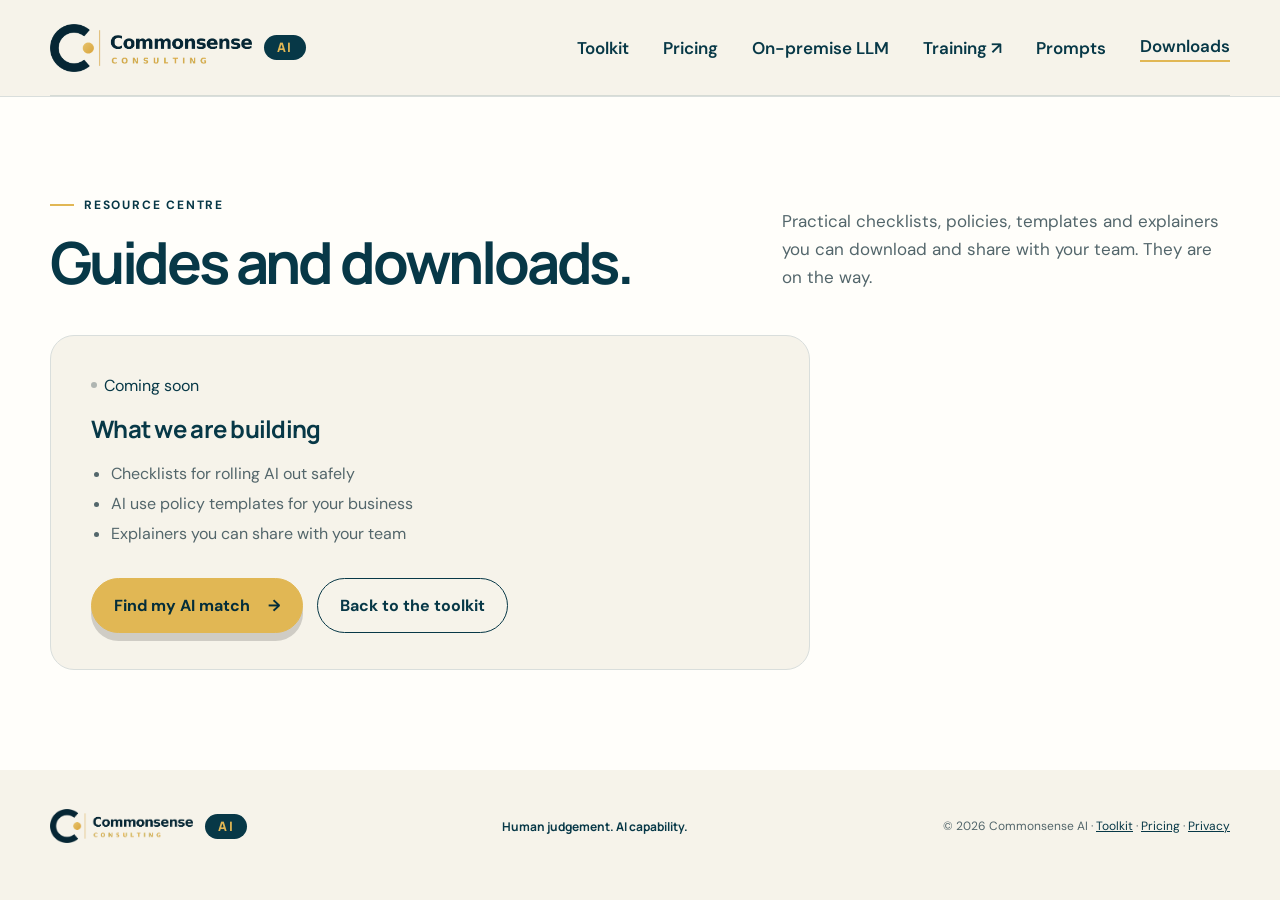
==== downloads.html @ 8c36561a "Add On-premise LLM page and menu item Plain-English page on running free open-source models in the o" ====
<!doctype html>
<html lang="en-AU">
<head>
  <meta charset="utf-8">
  <meta name="viewport" content="width=device-width, initial-scale=1">
  <meta name="description" content="Practical AI checklists, policies, templates and explainers for your team, coming soon from Commonsense AI.">
  <link rel="canonical" href="https://ai.commonsense.com.au/downloads.html">
  <link rel="icon" href="assets/favicon-64.png" type="image/png" sizes="64x64">
  <link rel="apple-touch-icon" href="assets/apple-touch-icon.png">
  <meta name="theme-color" content="#10231f">
  <title>Downloads — Commonsense AI</title>
  <link rel="preconnect" href="https://fonts.googleapis.com">
  <link rel="preconnect" href="https://fonts.gstatic.com" crossorigin>
  <link href="https://fonts.googleapis.com/css2?family=DM+Sans:wght@400;500;600;700&family=Manrope:wght@500;600;700;800&display=swap" rel="stylesheet">
  <link rel="stylesheet" href="styles.css">
  <script src="portal.js" defer></script>
</head>
<body>
  <header class="site-header">
    <a class="brand" href="index.html" aria-label="Commonsense AI home">
      <img class="brand-logo" src="assets/commonsense-logo.png" alt="Commonsense Consulting" width="693" height="165">
      <span class="brand-ai">AI</span>
    </a>
    <nav class="site-nav" id="site-nav" aria-label="Main navigation">
      <a href="toolkit.html">Toolkit</a>
      <a href="pricing.html">Pricing</a>
      <a href="onprem.html">On-premise LLM</a>
      <a href="https://trainings.kesslernity.com/courses/ai-quickstart" target="_blank" rel="noopener noreferrer">Training ↗</a>
      <a href="prompts.html">Prompts</a>
      <a href="downloads.html" aria-current="page">Downloads</a>
    </nav>
    <button class="nav-toggle" type="button" aria-expanded="false" aria-controls="site-nav" aria-label="Open menu"><span></span></button>
  </header>

  <main id="top">
    <section class="portal-tools soon-page" aria-labelledby="soon-title">
      <div class="portal-heading">
        <div>
          <p class="eyebrow"><span></span> Resource centre</p>
          <h1 id="soon-title">Guides and downloads.</h1>
        </div>
        <p>Practical checklists, policies, templates and explainers you can download and share with your team. They are on the way.</p>
      </div>
      <div class="soon-card">
        <span class="status-soon">Coming soon</span>
        <h2>What we are building</h2>
        <ul><li>Checklists for rolling AI out safely</li><li>AI use policy templates for your business</li><li>Explainers you can share with your team</li></ul>
        <div class="soon-actions">
          <a class="primary-button" href="matchmaker.html">Find my AI match <span aria-hidden="true">→</span></a>
          <a class="secondary-button" href="toolkit.html">Back to the toolkit</a>
        </div>
      </div>
    </section>
  </main>

  <footer>
    <a class="brand footer-brand" href="index.html"><img class="brand-logo" src="assets/commonsense-logo.png" alt="Commonsense Consulting" width="693" height="165"><span class="brand-ai">AI</span></a>
    <p class="footer-tagline">Human judgement. AI capability.</p>
    <p>© <span id="year"></span> Commonsense AI · <a class="footer-link" href="toolkit.html">Toolkit</a> · <a class="footer-link" href="pricing.html">Pricing</a> · <a class="footer-link" href="privacy.html">Privacy</a></p>
  </footer>
</body>
</html>
---- styles.css ----
:root {
  --ink: #073847;
  --ink-deep: #032d3a;
  --ink-soft: #53666b;
  --cream: #f6f3ea;
  --paper: #fffefa;
  --lime: #d8ef62;
  --lime-dark: #afc941;
  --gold: #e1b754;
  --line: #d9dedc;
  --white: #fff;
  --shadow: 0 24px 70px rgba(20, 49, 40, .12);
  --radius: 24px;
}

* { box-sizing: border-box; }
html { scroll-behavior: smooth; }
body { margin: 0; background: var(--cream); color: var(--ink); font-family: "DM Sans", sans-serif; }
button, a { font: inherit; }
button { color: inherit; }
[hidden] { display: none !important; }

.site-header {
  width: min(1180px, calc(100% - 40px));
  height: 86px;
  margin: auto;
  display: flex;
  align-items: center;
  justify-content: space-between;
  border-bottom: 1px solid rgba(7, 56, 71, .13);
}
.brand { display: inline-flex; align-items: center; gap: 11px; color: var(--ink); text-decoration: none; font-family: Manrope, sans-serif; font-weight: 700; letter-spacing: -.03em; }
.brand strong { color: #a77a12; }
.brand-mark { width: 38px; height: 38px; display: grid; place-items: center; border-radius: 50% 50% 50% 18%; background: var(--ink); color: var(--gold); font-size: 11px; letter-spacing: -.05em; box-shadow: inset 0 0 0 2px rgba(255,255,255,.12); }
.method-link, .text-button { border: 0; border-bottom: 1px solid currentColor; padding: 2px 0; background: none; cursor: pointer; font-size: 14px; font-weight: 600; }
.method-link:hover, .text-button:hover { opacity: .65; }
.site-nav { display: flex; align-items: center; gap: 25px; }
.site-nav a { color: var(--ink); text-decoration: none; font-size: 13px; font-weight: 600; }
.site-nav a:hover { opacity: .6; }
.nav-cta { border: 1px solid var(--ink); border-radius: 999px; padding: 10px 16px; background: var(--ink); color: white !important; cursor: pointer; font-size: 12px; font-weight: 700; text-decoration: none; }

.hero { position: relative; min-height: 650px; width: 100%; margin: 0; display: grid; grid-template-columns: minmax(0, 1.03fr) minmax(0, .97fr); gap: 50px; align-items: center; padding: 76px max(20px, calc((100% - 1180px) / 2)) 90px; overflow: hidden; background-color: var(--ink-deep); background-image: linear-gradient(rgba(255,255,255,.035) 1px, transparent 1px), linear-gradient(90deg, rgba(255,255,255,.035) 1px, transparent 1px), radial-gradient(circle at 78% 45%, rgba(216,239,98,.12), transparent 31%); background-size: 52px 52px, 52px 52px, auto; color: white; }
.hero::after { content: ""; position: absolute; left: 0; right: 0; bottom: 0; height: 4px; background: linear-gradient(90deg, var(--gold), var(--lime), transparent 80%); }
.eyebrow { display: flex; align-items: center; gap: 10px; margin: 0 0 20px; text-transform: uppercase; letter-spacing: .15em; font-size: 12px; font-weight: 700; }
.eyebrow span { width: 24px; height: 2px; background: var(--gold); }
h1, h2, h3 { font-family: Manrope, sans-serif; }
h1 { margin: 0; font-size: clamp(48px, 6vw, 80px); line-height: .99; letter-spacing: -.035em; }
/* Homepage headline: sized so "Human judgement." stays on one line. */
.hero:not(.match-hero) h1 { font-size: clamp(34px, 5vw, 66px); }
.match-hero h1 { font-size: clamp(38px, 5vw, 66px); }
h1 em, .result-heading h2 em { color: var(--gold); font-style: normal; }
.hero-lede { max-width: 610px; margin: 28px 0 0; color: #c6d4d7; font-size: 19px; line-height: 1.65; }
.brand-line { margin: 18px 0 0; color: #d6e1e3; font-family: Manrope, sans-serif; font-size: 14px; font-weight: 600; letter-spacing: .01em; }
.brand-line strong { color: var(--lime); }
.hero-actions { display: flex; align-items: center; gap: 20px; margin-top: 34px; }
.primary-button, .secondary-button { display: inline-flex; justify-content: center; align-items: center; gap: 18px; border-radius: 999px; padding: 16px 22px; border: 1px solid var(--ink); text-decoration: none; cursor: pointer; font-weight: 700; transition: transform .18s ease, box-shadow .18s ease, background .18s ease; }
.primary-button { background: var(--gold); color: var(--ink-deep); border-color: var(--gold); box-shadow: 0 8px 0 rgba(0, 0, 0, .16); }
.primary-button:hover:not(:disabled) { transform: translateY(-2px); box-shadow: 0 10px 0 rgba(16, 35, 31, .12); }
.primary-button:disabled { cursor: not-allowed; opacity: .35; box-shadow: none; }
.secondary-button { background: transparent; color: var(--ink); box-shadow: none; }
.secondary-button:hover { background: rgba(255,255,255,.5); }
.time-note { color: #c5d0d2; font-size: 13px; }
.trust-row { display: flex; gap: 24px; margin-top: 30px; color: #d5dede; font-size: 12px; }

.hero-visual { position: relative; min-height: 500px; }
.decision-visual { display: flex; align-items: center; justify-content: center; }
.decision-visual img { position: relative; z-index: 2; width: 108%; max-width: 700px; height: auto; margin: 0 -4%; border: 1px solid rgba(255,255,255,.12); border-radius: 28px; box-shadow: 0 28px 60px rgba(0,0,0,.38); }
.future-ring { position: absolute; z-index: 1; width: 420px; height: 420px; left: 50%; top: 48%; transform: translate(-50%,-50%); border: 1px solid rgba(216,239,98,.35); border-radius: 50%; box-shadow: 0 0 70px rgba(216,239,98,.14), inset 0 0 60px rgba(216,239,98,.06); }
.future-ring::before, .future-ring::after { content: ""; position: absolute; inset: 34px; border: 1px dashed rgba(225,183,84,.3); border-radius: 50%; transform: rotate(23deg); }
.future-ring::after { inset: 82px; border-style: solid; border-color: rgba(255,255,255,.11); }
.decision-caption { position: absolute; z-index: 3; right: 0; bottom: 24px; margin: 0; padding: 12px 16px; border: 1px solid rgba(255,255,255,.2); border-radius: 14px; background: rgba(3,45,58,.88); color: #d9e1e2; backdrop-filter: blur(8px); font-size: 12px; line-height: 1.5; }
.decision-caption strong { color: var(--lime); }
.orbit { position: absolute; inset: 50%; border: 1px solid rgba(16,35,31,.16); border-radius: 50%; transform: translate(-50%, -50%) rotate(-12deg); }
.orbit-one { width: 420px; height: 300px; }
.orbit-two { width: 300px; height: 420px; transform: translate(-50%, -50%) rotate(45deg); }
.centre-badge { position: absolute; left: 50%; top: 50%; width: 130px; height: 130px; transform: translate(-50%, -50%) rotate(-7deg); background: var(--lime); border-radius: 38% 62% 60% 40% / 43% 39% 61% 57%; display: flex; flex-direction: column; align-items: center; justify-content: center; box-shadow: 0 20px 60px rgba(93, 115, 32, .25); }
.centre-badge span { font-size: 11px; letter-spacing: .18em; }
.centre-badge strong { font-family: Manrope; font-size: 31px; letter-spacing: -.08em; }
.centre-badge span { font-size: 9px; }
.centre-badge strong { font-size: 22px; }
.hero:not(.match-hero) .centre-badge strong { font-size: 16px; letter-spacing: -.06em; }
.orbital-card { position: absolute; display: flex; align-items: center; gap: 9px; padding: 12px 17px; border: 1px solid rgba(16,35,31,.16); background: rgba(255,253,248,.9); backdrop-filter: blur(7px); border-radius: 999px; box-shadow: 0 12px 30px rgba(16,35,31,.08); font-weight: 600; font-size: 14px; animation: float 5s ease-in-out infinite; }
.product-dot { width: 12px; height: 12px; border-radius: 50%; }
.dot-chatgpt { background: #10a37f; }.dot-claude { background: #d87955; }.dot-gemini { background: #527ceb; }.dot-copilot { background: linear-gradient(135deg,#44c3ff,#7e57c2,#e75c8d); }.dot-grok { background: #202020; }
.card-chatgpt { left: 3%; top: 13%; }.card-claude { right: 1%; top: 20%; animation-delay: -1s; }.card-gemini { right: 3%; bottom: 17%; animation-delay: -2s; }.card-copilot { left: -1%; bottom: 20%; animation-delay: -3s; }.card-grok { left: 43%; bottom: 1%; animation-delay: -4s; }
@keyframes float { 0%,100% { transform: translateY(0) } 50% { transform: translateY(-9px) } }
.tool-icon { width: 20px; height: 20px; display: grid; place-items: center; border-radius: 50%; background: var(--lime); color: var(--ink); font-size: 11px; }

.portal-tools { padding: 100px max(20px, calc((100% - 1180px) / 2)); background: var(--paper); border-top: 1px solid var(--line); }
.portal-heading { display: grid; grid-template-columns: 1.2fr .8fr; gap: 60px; align-items: end; }
.portal-heading h1, .portal-heading h2 { margin: 0; font-size: clamp(38px, 5vw, 58px); line-height: 1; letter-spacing: -.055em; }
.portal-heading > p { max-width: 470px; margin: 0; color: var(--ink-soft); font-size: 17px; line-height: 1.65; }
.tool-grid { display: grid; grid-template-columns: repeat(2, 1fr); gap: 20px; margin-top: 50px; }
.tool-card { min-height: 390px; display: flex; flex-direction: column; justify-content: space-between; padding: 28px; border: 1px solid var(--line); border-radius: var(--radius); background: var(--cream); }
.tool-card.featured-tool { background-color: var(--ink-deep); background-image: linear-gradient(rgba(255,255,255,.035) 1px, transparent 1px), linear-gradient(90deg,rgba(255,255,255,.035) 1px,transparent 1px); background-size: 32px 32px; color: white; border-color: var(--ink-deep); }
.tool-card.training-tool { background: #f2dfab; border-color: #dfbf68; }
.card-meta { display: flex; justify-content: space-between; color: #77817e; text-transform: uppercase; letter-spacing: .08em; font-size: 10px; font-weight: 700; }
.featured-tool .card-meta { color: #c7cfcc; }
.training-tool .card-meta { color: #66713e; }
.status-live, .status-soon { display: inline-flex; align-items: center; gap: 7px; }
.status-live::before, .status-soon::before { content: ""; width: 6px; height: 6px; border-radius: 50%; background: var(--lime); }
.status-soon::before { background: #afb5b2; }
.large-icon { width: 48px; height: 48px; display: grid; place-items: center; margin-bottom: 22px; border-radius: 15px; background: white; color: var(--ink); font-size: 22px; }
.featured-tool .large-icon { background: var(--lime); }
.training-tool .large-icon { background: var(--ink); color: var(--lime); }
.tool-card h3 { margin: 0; font-size: 27px; letter-spacing: -.035em; }
.tool-card p { margin: 12px 0 0; color: var(--ink-soft); line-height: 1.6; }
.featured-tool p { color: #bdc8c4; }
.card-link { display: flex; align-items: center; justify-content: space-between; width: 100%; padding: 14px 0 0; border: 0; border-top: 1px solid rgba(255,255,255,.2); background: none; color: white; cursor: pointer; font-weight: 700; text-align: left; }
.tool-card:not(.featured-tool) .card-link { border-color: var(--line); color: var(--ink); }
.card-link.muted { color: #7d8783 !important; cursor: default; font-size: 13px; }

.survey-shell { width: min(1180px, calc(100% - 40px)); min-height: 720px; margin: 0 auto; padding: 48px 0 100px; }
.results { width: min(880px, calc(100% - 40px)); min-height: 720px; margin: 0 auto; padding: 48px 0 100px; }
.survey-topline { display: flex; align-items: center; justify-content: space-between; }
.survey-topline p { margin: 0; color: var(--ink-soft); font-size: 13px; font-weight: 600; }
.progress-track { height: 4px; margin: 18px 0 45px; overflow: hidden; background: #d9d8cf; border-radius: 99px; }
.progress-track span { display: block; width: 10%; height: 100%; background: #6f8135; border-radius: inherit; transition: width .3s ease; }
.survey-layout { display: grid; grid-template-columns: minmax(0, 1.45fr) minmax(310px, .75fr); gap: 24px; align-items: start; }
.question-card { padding: clamp(28px, 4vw, 52px); border: 1px solid var(--line); border-radius: var(--radius); background: var(--paper); box-shadow: var(--shadow); }
.question-kicker { margin: 0 0 12px; color: #6a7a35; text-transform: uppercase; letter-spacing: .13em; font-size: 11px; font-weight: 700; }
.question-card h2 { margin: 0; font-size: clamp(28px, 4vw, 43px); line-height: 1.12; letter-spacing: -.045em; }
.question-text { min-height: 100px; margin: 0 0 16px; color: var(--ink); font-size: clamp(29px, 3.2vw, 43px); line-height: 1.13; letter-spacing: -.045em; }
.question-help { min-height: 42px; margin: 0; color: var(--ink-soft); font-size: 14px; line-height: 1.5; }
.rating-fieldset { margin: 35px 0 0; padding: 0; border: 0; }
.rating-fieldset legend { position: absolute; width: 1px; height: 1px; overflow: hidden; clip: rect(0 0 0 0); }
.rating-grid { display: grid; grid-template-columns: repeat(10, 1fr); gap: 8px; }
.rating-button { aspect-ratio: 1; border: 1px solid #c8cbc3; background: white; border-radius: 12px; cursor: pointer; font-weight: 700; transition: .15s ease; }
.rating-button:hover { border-color: var(--ink); transform: translateY(-2px); }
.rating-button.selected { border-color: var(--ink); background: var(--lime); box-shadow: inset 0 0 0 1px var(--ink); }
.rating-button:focus-visible, button:focus-visible, a:focus-visible { outline: 3px solid #7da0ff; outline-offset: 3px; }
.scale-labels { display: flex; justify-content: space-between; margin-top: 9px; color: #7a827f; font-size: 11px; }
.question-footer { display: flex; align-items: center; justify-content: space-between; margin-top: 45px; }
.keyboard-hint { color: #7a827f; font-size: 11px; }
.next-button { min-width: 135px; }

.live-match-chart { padding: 30px 28px 26px; border: 1px solid rgba(255,255,255,.1); border-radius: var(--radius); background-color: var(--ink-deep); background-image: linear-gradient(rgba(255,255,255,.035) 1px, transparent 1px), linear-gradient(90deg,rgba(255,255,255,.035) 1px,transparent 1px); background-size: 26px 26px; color: white; box-shadow: var(--shadow); }
.live-match-chart h2 { margin: 0; font-size: 26px; letter-spacing: -.04em; }
.live-chart-intro { margin: 9px 0 25px; color: #b9c8cb; font-size: 13px; line-height: 1.5; }
.live-chart-list { display: grid; gap: 19px; margin: 0; padding: 0; list-style: none; }
.live-product-label { display: flex; justify-content: space-between; align-items: center; margin-bottom: 8px; font-size: 12px; font-weight: 700; }
.live-product-label output { color: var(--lime); font-variant-numeric: tabular-nums; }
.live-product-track { position: relative; height: 3px; margin: 0 17px; border-radius: 99px; background: linear-gradient(90deg, rgba(255,255,255,.14), rgba(216,239,98,.42)); }
.live-product-marker { position: absolute; top: 50%; width: 34px; height: 34px; display: grid; place-items: center; transform: translate(-50%,-50%); border: 2px solid var(--product-colour); border-radius: 11px; background: white; box-shadow: 0 7px 18px rgba(0,0,0,.32); transition: left .42s cubic-bezier(.2,.8,.2,1); }
.live-product-marker svg { width: 20px; height: 20px; color: #092f3b; }
.live-chart-scale { display: flex; justify-content: space-between; margin: 24px 15px 0; color: #879da2; font-size: 10px; }

.result-heading { padding: 28px 0 36px; text-align: center; }
.result-heading .eyebrow { justify-content: center; }
.result-heading h2 { margin: 0; font-size: clamp(38px, 6vw, 62px); letter-spacing: -.06em; }
.result-heading > p:last-child { max-width: 650px; margin: 18px auto 0; color: var(--ink-soft); font-size: 18px; line-height: 1.55; }
.winner-panel, .rankings-panel { border: 1px solid var(--line); border-radius: var(--radius); background: var(--paper); box-shadow: var(--shadow); }
.winner-panel { display: grid; grid-template-columns: .8fr 1.3fr; gap: 35px; padding: 38px; }
.winner-score-block { display: flex; align-items: center; gap: 22px; border-right: 1px solid var(--line); }
.winner-logo { width: 72px; height: 72px; display: grid; place-items: center; flex: 0 0 auto; border: 2px solid var(--ink); border-radius: 20px; background: white; color: var(--ink); }
.winner-logo svg { width: 38px; height: 38px; }
.match-label { display: block; color: var(--ink-soft); font-size: 11px; text-transform: uppercase; letter-spacing: .1em; }
.match-score { display: block; margin-top: 4px; font-family: Manrope; font-size: 47px; letter-spacing: -.07em; line-height: 1; }
.match-score small { font-size: 19px; }
.why-match h3 { margin: 0 0 12px; font-size: 17px; }
.why-match ul { margin: 0; padding: 0; list-style: none; color: var(--ink-soft); }
.why-match li { position: relative; margin: 8px 0; padding-left: 19px; line-height: 1.4; }
.why-match li::before { content: "↗"; position: absolute; left: 0; color: #748737; font-weight: 700; }
.result-cta { grid-column: 1 / -1; }
.rankings-panel { margin-top: 22px; padding: 32px 38px; box-shadow: none; }
.section-title-row { display: flex; justify-content: space-between; align-items: center; }
.section-title-row h3 { margin: 0; font-size: 21px; }
.ranking-list { margin: 22px 0 0; padding: 0; list-style: none; }
.ranking-item { display: grid; grid-template-columns: 28px 130px 1fr 45px; align-items: center; gap: 14px; padding: 14px 0; border-top: 1px solid var(--line); }
.rank-number { color: #85908d; font-size: 12px; }.rank-name { font-weight: 700; }.rank-track { height: 7px; background: #e8e9e3; border-radius: 99px; overflow: hidden; }.rank-track span { display: block; height: 100%; background: #91a64a; border-radius: inherit; }.rank-score { text-align: right; font-weight: 700; }
.result-actions { display: flex; justify-content: center; gap: 12px; margin-top: 26px; }
.result-disclaimer { margin: 24px auto 0; max-width: 700px; color: #737e7a; font-size: 11px; line-height: 1.5; text-align: center; }

.principles { padding: 100px max(20px, calc((100% - 1180px) / 2)); background-color: var(--ink-deep); background-image: linear-gradient(rgba(255,255,255,.025) 1px, transparent 1px), linear-gradient(90deg,rgba(255,255,255,.025) 1px,transparent 1px); background-size: 48px 48px; color: var(--white); }
.eyebrow.light { color: var(--lime); }.eyebrow.light span { background: var(--lime); }
.principles > h2 { max-width: 650px; margin: 0; font-size: clamp(36px, 5vw, 58px); line-height: 1.08; letter-spacing: -.055em; }
.principle-grid { display: grid; grid-template-columns: repeat(3, 1fr); gap: 25px; margin-top: 62px; }
.principle-grid article { border-top: 1px solid rgba(255,255,255,.2); padding-top: 20px; }
.principle-grid article > span { color: var(--lime); font-size: 11px; }.principle-grid h3 { margin: 30px 0 9px; font-size: 20px; }.principle-grid p { margin: 0; color: #b9c2be; line-height: 1.6; }
footer { width: min(1180px, calc(100% - 40px)); margin: auto; padding: 36px 0; display: flex; align-items: center; justify-content: space-between; gap: 20px; color: var(--ink-soft); font-size: 12px; }.footer-brand { color: var(--ink); }
.footer-tagline { font-family: Manrope, sans-serif; font-weight: 700; color: var(--ink); }

dialog { width: min(610px, calc(100% - 30px)); border: 0; border-radius: 24px; padding: 42px; background: var(--paper); color: var(--ink); box-shadow: 0 30px 100px rgba(0,0,0,.25); }
dialog::backdrop { background: rgba(7,23,19,.72); backdrop-filter: blur(4px); }
dialog h2 { margin: 0; font-size: 35px; letter-spacing: -.04em; } dialog h3 { margin-top: 27px; } dialog p, dialog li { color: var(--ink-soft); line-height: 1.6; } dialog .primary-button { margin-top: 16px; width: 100%; }
.dialog-close { position: absolute; right: 18px; top: 14px; border: 0; background: none; cursor: pointer; font-size: 30px; font-weight: 300; }

@media (max-width: 800px) {
  .hero { grid-template-columns: 1fr; padding-top: 55px; }
  .hero:not(.match-hero) h1 { font-size: clamp(34px, 7.2vw, 58px); }
  .hero-visual { min-height: 400px; }
  .decision-visual img { width: min(100%, 620px); margin: 0 auto; }
  .future-ring { width: min(72vw, 390px); height: min(72vw, 390px); }
  .decision-caption { right: 8%; }
  .orbit-one { width: 340px; height: 245px; }.orbit-two { width: 245px; height: 340px; }
  .winner-panel { grid-template-columns: 1fr; }.winner-score-block { padding-bottom: 25px; border-right: 0; border-bottom: 1px solid var(--line); }
  .principle-grid { grid-template-columns: 1fr; }.principle-grid article { padding-bottom: 25px; }
  .portal-heading { grid-template-columns: 1fr; gap: 24px; }.tool-grid { grid-template-columns: 1fr; }.tool-card { min-height: 330px; }
  .survey-layout { grid-template-columns: 1fr; }
  .live-match-chart { order: 2; }
  footer { flex-direction: column; align-items: flex-start; }
}
@media (max-width: 560px) {
  .site-header { height: 72px; }.hero { width: 100%; padding: 50px 14px 65px; }.hero-actions { align-items: flex-start; flex-direction: column; }.trust-row { flex-direction: column; gap: 9px; }
  .hero-visual { min-height: 340px; }.orbit-one { width: 290px; height: 210px; }.orbit-two { width: 210px; height: 290px; }.centre-badge { width: 100px; height: 100px; }.orbital-card { padding: 9px 12px; font-size: 11px; }.card-grok { left: 40%; }
  .decision-visual img { width: 108%; margin: 0 -4%; border-radius: 20px; }
  .future-ring { width: 280px; height: 280px; }
  .decision-caption { right: 0; bottom: 0; padding: 9px 12px; font-size: 10px; }
  .survey-shell, .results { width: min(100% - 24px, 1180px); }.question-card { padding: 25px 18px; }.question-text { min-height: auto; }.question-help { min-height: auto; }
  .rating-grid { grid-template-columns: repeat(5, 1fr); }.rating-button { aspect-ratio: 1.1; }.scale-labels { display: none; }.question-footer { align-items: stretch; flex-direction: column; gap: 18px; }.keyboard-hint { display: none; }
  .winner-panel, .rankings-panel { padding: 25px 20px; }.ranking-item { grid-template-columns: 22px 80px 1fr 36px; gap: 8px; font-size: 12px; }.result-actions { flex-direction: column; }.section-title-row { gap: 20px; }
  dialog { padding: 35px 24px 25px; }
  .nav-cta { padding: 9px 12px; }
}
@media (prefers-reduced-motion: reduce) { *, *::before, *::after { scroll-behavior: auto !important; animation-duration: .01ms !important; transition-duration: .01ms !important; } }

/* Privacy / legal page */
.legal { width: min(760px, calc(100% - 40px)); margin: 0 auto; padding: 70px 0 90px; }
.legal h1 { margin: 0 0 12px; font-size: clamp(36px, 5vw, 54px); line-height: 1.08; letter-spacing: -.05em; }
.legal .updated { margin: 0 0 40px; color: var(--ink-soft); font-size: 14px; }
.legal h2 { margin: 38px 0 10px; font-size: 24px; letter-spacing: -.03em; }
.legal p, .legal li { color: var(--ink-soft); line-height: 1.7; }
.legal a { color: var(--ink); }
.footer-link { color: var(--ink); }
.inline-link { color: var(--lime); }

/* Portal hero: centred headline with orbiting AI tools */
@property --t { syntax: "<angle>"; inherits: true; initial-value: 0deg; }
.sr-only { position: absolute; width: 1px; height: 1px; margin: -1px; padding: 0; overflow: hidden; clip: rect(0,0,0,0); white-space: nowrap; border: 0; }
.portal-hero { display: flex; flex-direction: column; align-items: center; justify-content: center; min-height: 800px; padding-top: 60px; padding-bottom: 70px; text-align: center; }
.portal-copy { position: relative; z-index: 2; max-width: 640px; margin: 0 auto; }
.portal-copy .eyebrow { justify-content: center; }
.portal-copy .hero-lede { max-width: 520px; margin-left: auto; margin-right: auto; }
.portal-copy .hero-actions { justify-content: center; flex-wrap: wrap; }
.portal-copy .trust-row { justify-content: center; flex-wrap: wrap; }
.portal-orbit { --rx: clamp(380px, 36vw, 490px); --ry: 290px; position: absolute; inset: 0; z-index: 1; margin: 0; padding: 0; list-style: none; pointer-events: none; animation: orbit-turn 100s linear infinite; }
@keyframes orbit-turn { to { --t: 360deg; } }
.orbit-path { position: absolute; left: 50%; top: 50%; width: calc(var(--rx) * 2); height: calc(var(--ry) * 2); transform: translate(-50%, -50%); border: 1px dashed rgba(225,183,84,.28); border-radius: 50%; }
.orbit-tile { --a: calc(var(--t) + var(--phase)); position: absolute; left: 50%; top: 50%; display: flex; align-items: center; gap: 10px; padding: 9px 16px 9px 11px; border-radius: 14px; background: #fff; color: var(--ink); font-family: Manrope, sans-serif; font-size: 15px; font-weight: 800; letter-spacing: -.01em; white-space: nowrap; box-shadow: 0 14px 34px rgba(0,0,0,.38); transform: translate(-50%, -50%) translate(calc(cos(var(--a)) * var(--rx)), calc(sin(var(--a)) * var(--ry))); }
.orbit-tile img { width: 28px; height: 28px; }
@media (max-width: 999px) {
  .portal-hero { min-height: 0; }
  .portal-copy .hero-actions, .portal-copy .trust-row { align-items: center; }
  .portal-orbit { position: static; display: flex; flex-wrap: wrap; justify-content: center; gap: 10px; width: 100%; max-width: 560px; margin-top: 38px; animation: none; }
  .orbit-path { display: none; }
  .orbit-tile { position: static; transform: none; }
}
@supports not (transform: translateX(calc(cos(0deg) * 1px))) {
  .portal-hero { min-height: 0; }
  .portal-orbit { position: static; display: flex; flex-wrap: wrap; justify-content: center; gap: 10px; width: 100%; max-width: 560px; margin-top: 38px; animation: none; }
  .orbit-path { display: none; }
  .orbit-tile { position: static; transform: none; }
}
@media (prefers-reduced-motion: reduce) { .portal-orbit { animation: none !important; } }

/* Pricing */
.pricing { padding: 100px max(20px, calc((100% - 1180px) / 2)); background: var(--cream); border-top: 1px solid var(--line); }
.price-table-wrap { margin-top: 44px; border: 1px solid var(--line); border-radius: var(--radius); background: var(--paper); overflow: hidden; box-shadow: var(--shadow); }
.price-table { width: 100%; border-collapse: collapse; text-align: left; }
.price-table th, .price-table td { padding: 20px 24px; border-bottom: 1px solid var(--line); vertical-align: top; }
.price-table thead th { background: var(--ink); color: #fff; font-family: Manrope, sans-serif; font-size: 12px; letter-spacing: .12em; text-transform: uppercase; border-bottom: 0; }
.price-table tbody tr:last-child th, .price-table tbody tr:last-child td { border-bottom: 0; }
.price-name { display: inline-flex; align-items: center; gap: 11px; font-family: Manrope, sans-serif; font-size: 16px; }
.price-name img { flex: none; }
.price-big { display: block; font-family: Manrope, sans-serif; font-size: 24px; font-weight: 800; letter-spacing: -.02em; }
.price-table small { display: block; margin-top: 4px; color: var(--ink-soft); font-size: 12px; line-height: 1.4; }
.price-note { color: var(--ink-soft); font-size: 14px; line-height: 1.55; max-width: 330px; }
.copilot-addon { margin-top: 28px; display: grid; grid-template-columns: .9fr 1.1fr; gap: 40px; align-items: center; padding: 34px 38px; border-radius: var(--radius); background: var(--lime); color: var(--ink-deep); }
.addon-tag { display: inline-block; padding: 6px 12px; border-radius: 999px; background: var(--ink-deep); color: var(--lime); font-size: 11px; font-weight: 800; letter-spacing: .1em; text-transform: uppercase; }
.copilot-addon h3 { margin: 14px 0 10px; font-family: Manrope, sans-serif; font-size: 26px; line-height: 1.15; letter-spacing: -.03em; }
.copilot-addon p { margin: 0; line-height: 1.6; }
.addon-list { margin: 0; padding: 0; list-style: none; display: grid; grid-template-columns: 1fr 1fr; gap: 12px; }
.addon-list li { padding: 16px 18px; border-radius: 16px; background: rgba(255,255,255,.62); display: grid; gap: 3px; }
.addon-list span { font-size: 13px; font-weight: 700; }
.addon-list strong { font-family: Manrope, sans-serif; font-size: 26px; letter-spacing: -.03em; }
.addon-list small { font-size: 12px; line-height: 1.35; }
.token-panel { margin-top: 28px; padding: 44px 44px 36px; border-radius: var(--radius); background: var(--ink-deep); color: #fff; }
.token-head { max-width: 700px; }
.token-head h3 { margin: 6px 0 12px; font-family: Manrope, sans-serif; font-size: clamp(24px, 3vw, 34px); line-height: 1.12; letter-spacing: -.035em; }
.token-head p:not(.eyebrow) { margin: 0; color: rgba(255,255,255,.78); line-height: 1.65; }
.token-list { margin: 34px 0 0; padding: 0; list-style: none; display: grid; gap: 16px; }
.token-row { display: grid; grid-template-columns: 150px 1fr 90px; grid-template-areas: "name track label" ". note note"; gap: 4px 18px; align-items: center; }
.token-row .price-name { grid-area: name; color: #fff; }
.token-row .price-name img { background: #fff; border-radius: 8px; padding: 4px; width: 32px; height: 32px; }
.token-track { grid-area: track; height: 16px; border-radius: 999px; background: rgba(255,255,255,.1); overflow: hidden; }
.token-track span { display: block; height: 100%; border-radius: 999px; background: linear-gradient(90deg, var(--lime), var(--gold)); }
.token-row:first-child .token-track span { background: linear-gradient(90deg, var(--gold), #e5835a); }
.token-label { grid-area: label; font-weight: 800; font-size: 13px; color: var(--lime); }
.token-row p { grid-area: note; margin: 0; color: rgba(255,255,255,.7); font-size: 13px; line-height: 1.5; }
.token-scale { margin: 22px 0 0 168px; display: flex; justify-content: space-between; max-width: calc(100% - 276px); color: rgba(255,255,255,.5); font-size: 11px; letter-spacing: .1em; text-transform: uppercase; }
.price-foot { margin: 26px 0 0; max-width: 900px; color: var(--ink-soft); font-size: 13px; line-height: 1.65; }
@media (max-width: 900px) {
  .copilot-addon { grid-template-columns: 1fr; padding: 28px 24px; gap: 24px; }
  .token-panel { padding: 30px 22px; }
  .token-row { grid-template-columns: 1fr 70px; grid-template-areas: "name label" "track track" "note note"; }
  .token-scale { margin-left: 0; max-width: none; }
}
@media (max-width: 720px) {
  .pricing { padding: 70px 20px; }
  .price-table thead { display: none; }
  .price-table, .price-table tbody, .price-table tr, .price-table th, .price-table td { display: block; width: 100%; }
  .price-table tr { padding: 18px 20px; border-bottom: 1px solid var(--line); }
  .price-table tbody tr:last-child { border-bottom: 0; }
  .price-table th, .price-table td { padding: 6px 0; border: 0; }
  .price-table td[data-label]::before { content: attr(data-label); display: block; color: var(--ink-soft); font-size: 11px; font-weight: 700; letter-spacing: .1em; text-transform: uppercase; }
  .price-note { max-width: none; }
  .addon-list { grid-template-columns: 1fr; }
}
.price-foot .inline-link { color: var(--ink); font-weight: 700; }

/* Brand logo */
.brand { gap: 12px; }
.brand-logo { display: block; height: 42px; width: auto; }
.brand-ai { padding: 5px 11px; border-radius: 999px; background: var(--ink); color: var(--gold); font-family: Manrope, sans-serif; font-size: 12px; font-weight: 800; letter-spacing: .14em; line-height: 1; }
.footer-brand .brand-logo { height: 34px; }
@media (max-width: 560px) { .brand-logo { height: 34px; } }


/* Header navigation (v2: one page per menu item) */
.site-header { position: relative; gap: 20px; }
.site-nav { margin-left: auto; gap: 22px; }
.site-nav > a, .site-nav > .method-link { white-space: nowrap; }
.site-nav a[aria-current="page"]:not(.nav-quiz) { box-shadow: 0 2px 0 var(--gold); padding-bottom: 3px; }
.nav-quiz { border: 1px solid var(--ink); border-radius: 999px; padding: 10px 16px; font-size: 12px !important; font-weight: 700 !important; }
.nav-quiz:hover, .nav-quiz[aria-current="page"] { background: var(--ink); color: #fff !important; opacity: 1 !important; }
.nav-cta { background: var(--gold); border-color: var(--gold); color: var(--ink-deep) !important; white-space: nowrap; display: inline-flex; }
.nav-cta .short { display: none; }
.nav-toggle { display: none; width: 44px; height: 44px; padding: 0; border: 1px solid var(--ink); border-radius: 12px; background: transparent; cursor: pointer; position: relative; flex: none; }
.nav-toggle span, .nav-toggle span::before, .nav-toggle span::after { content: ""; position: absolute; left: 12px; right: 12px; height: 2px; background: var(--ink); border-radius: 2px; transition: transform .2s, opacity .2s; }
.nav-toggle span { top: 20px; }
.nav-toggle span::before { left: 0; right: 0; top: -6px; }
.nav-toggle span::after { left: 0; right: 0; top: 6px; }
.nav-open .nav-toggle span { background: transparent; }
.nav-open .nav-toggle span::before { top: 0; transform: rotate(45deg); }
.nav-open .nav-toggle span::after { top: 0; transform: rotate(-45deg); }
@media (max-width: 1099px) {
  .nav-toggle { display: block; }
  .site-nav { display: none; position: absolute; z-index: 30; top: 100%; left: 0; right: 0; margin: 0; padding: 18px 20px 22px; flex-direction: column; align-items: stretch; gap: 4px; background: var(--paper); border: 1px solid var(--line); border-radius: 0 0 18px 18px; box-shadow: var(--shadow); }
  .nav-open .site-nav { display: flex; }
  .site-nav > a, .site-nav > .method-link { padding: 13px 4px; font-size: 16px; border-bottom: 1px solid var(--line); text-align: left; }
  .site-nav a[aria-current="page"]:not(.nav-quiz) { box-shadow: none; color: #a77a12; }
  .site-nav .nav-quiz { margin-top: 12px; border: 1px solid var(--ink); text-align: center; font-size: 14px !important; }
  .nav-cta { margin-left: auto; }
}
@media (max-width: 640px) { .nav-cta .long { display: none; } .nav-cta .short { display: inline; } }
@media (max-width: 380px) { .brand-ai { display: none; } }

/* Coming-soon pages */
.soon-page { min-height: 560px; }
.soon-card { margin-top: 44px; max-width: 760px; padding: 36px 40px; border: 1px solid var(--line); border-radius: var(--radius); background: var(--cream); }
.soon-card h2 { margin: 16px 0 14px; font-family: Manrope, sans-serif; font-size: 24px; letter-spacing: -.03em; }
.soon-card ul { margin: 0 0 28px; padding-left: 20px; color: var(--ink-soft); line-height: 1.9; }
.soon-actions { display: flex; gap: 14px; flex-wrap: wrap; }
@media (max-width: 560px) { .soon-card { padding: 26px 22px; } }

/* Home: tighter, balanced desktop layout */
@media (min-width: 1000px) {
  .portal-hero { min-height: 600px; padding-top: 36px; padding-bottom: 44px; }
  .portal-orbit { --ry: 270px; }
  .principles { padding: 56px max(20px, calc((100% - 1180px) / 2)) 64px; }
  .principles-head { display: grid; grid-template-columns: 1fr 1.25fr; gap: 48px; align-items: end; }
  .principles-head .eyebrow { margin: 0 0 12px; }
  .principles-head h2 { margin: 0; font-size: clamp(34px, 3.8vw, 52px); }
  .principle-grid { margin-top: 38px; }
  .principle-grid h3 { margin-top: 18px; }
}
@media (max-width: 999px) { .principles-head .eyebrow { margin-bottom: 14px; } }

@media (max-width: 1099px) { .nav-toggle { margin-left: auto; } }

/* Larger menu, aligned principles heading, no divider line under hero */
.site-header { height: 96px; }
.site-nav { gap: 34px; }
.site-nav > a, .site-nav > .method-link { font-size: 17px; font-weight: 600; }
.brand-logo { height: 48px; }
.brand-ai { font-size: 13px; padding: 6px 13px; }
.portal-hero::after { display: none; }
@media (min-width: 1000px) {
  .principles-head { align-items: start; }
  .principles-head .eyebrow { margin: 8px 0 0; }
}
@media (max-width: 1099px) {
  .site-nav > a, .site-nav > .method-link { font-size: 18px; }
}
@media (max-width: 560px) { .site-header { height: 76px; } .brand-logo { height: 36px; } }

/* On-premise LLM page */
.ops-intro, .ops-need, .ops-ten { background: var(--paper); }
.ops-models, .ops-result { background: var(--cream); }
.ops-models, .ops-need, .ops-result, .ops-ten, .ops-fit { padding: 90px max(20px, calc((100% - 1180px) / 2)); border-top: 1px solid var(--line); }
.ops-what { margin-top: 44px; display: grid; grid-template-columns: 1.1fr .9fr; gap: 56px; align-items: start; }
.ops-what h2, .ten-cols h3, .fit-try h3, .ops-cost-band h3 { margin: 0 0 14px; font-family: Manrope, sans-serif; font-size: 26px; letter-spacing: -.03em; }
.ops-what p, .ten-cols p, .ops-cost-band p { margin: 0 0 14px; color: var(--ink-soft); font-size: 17px; line-height: 1.7; }
.ops-why { margin: 0; padding: 0; list-style: none; display: grid; gap: 12px; }
.ops-why li { padding: 18px 22px; border: 1px solid var(--line); border-radius: 18px; background: var(--cream); display: grid; gap: 4px; }
.ops-why strong { font-family: Manrope, sans-serif; font-size: 17px; }
.ops-why span { color: var(--ink-soft); font-size: 15px; line-height: 1.55; }
.ops-honest { margin: 36px 0 0; padding: 20px 26px; border-radius: 18px; background: var(--lime); color: var(--ink-deep); font-size: 17px; line-height: 1.6; }
.model-grid { margin-top: 44px; display: grid; grid-template-columns: repeat(3, 1fr); gap: 20px; }
.model-card { padding: 26px; border: 1px solid var(--line); border-radius: var(--radius); background: var(--paper); display: flex; flex-direction: column; box-shadow: 0 10px 30px rgba(20,49,40,.06); }
.model-top { display: flex; justify-content: space-between; align-items: center; gap: 10px; font-size: 12px; }
.model-cost { padding: 5px 10px; border-radius: 999px; background: var(--lime); color: var(--ink-deep); font-weight: 800; letter-spacing: .02em; }
.model-by { color: var(--ink-soft); font-weight: 600; text-align: right; }
.model-card h3 { margin: 18px 0 8px; font-family: Manrope, sans-serif; font-size: 22px; letter-spacing: -.03em; }
.model-good { margin: 0 0 18px; color: var(--ink-soft); line-height: 1.6; font-size: 15px; }
.model-card dl { margin: auto 0 0; display: grid; gap: 10px; padding-top: 16px; border-top: 1px solid var(--line); }
.model-card dl div { display: grid; grid-template-columns: 64px 1fr; gap: 10px; font-size: 13.5px; line-height: 1.45; }
.model-card dt { color: #a77a12; font-weight: 800; text-transform: uppercase; font-size: 11px; letter-spacing: .1em; padding-top: 2px; }
.model-card dd { margin: 0; }
.ops-cost-band { margin-top: 28px; padding: 32px 36px; border-radius: var(--radius); background: var(--ink-deep); color: #fff; }
.ops-cost-band p { color: rgba(255,255,255,.82); max-width: 900px; }
.ops-cost-band strong { color: var(--lime); }
.ops-cost-band .ops-note { font-size: 14px; color: rgba(255,255,255,.62); margin-bottom: 0; }
.tier-grid { margin-top: 44px; display: grid; grid-template-columns: repeat(3, 1fr); gap: 20px; }
.tier-card { padding: 28px; border: 1px solid var(--line); border-radius: var(--radius); background: var(--cream); display: flex; flex-direction: column; }
.tier-feature { background: var(--ink-deep); color: #fff; border-color: var(--ink-deep); box-shadow: var(--shadow); }
.tier-tag { align-self: flex-start; padding: 5px 12px; border-radius: 999px; background: var(--ink); color: var(--gold); font-size: 11px; font-weight: 800; letter-spacing: .12em; text-transform: uppercase; }
.tier-feature .tier-tag { background: var(--lime); color: var(--ink-deep); }
.tier-card h3 { margin: 16px 0 8px; font-family: Manrope, sans-serif; font-size: 22px; line-height: 1.2; letter-spacing: -.03em; }
.tier-gpu { margin: 0 0 14px; font-weight: 700; color: #a77a12; line-height: 1.5; }
.tier-feature .tier-gpu { color: var(--lime); }
.tier-card ul { margin: 0 0 18px; padding-left: 20px; line-height: 1.7; color: var(--ink-soft); }
.tier-feature ul { color: rgba(255,255,255,.82); }
.tier-cost { margin: auto 0 0; padding-top: 16px; border-top: 1px solid rgba(7,56,71,.15); font-size: 14.5px; line-height: 1.6; }
.tier-feature .tier-cost { border-color: rgba(255,255,255,.2); }
.ops-also { margin: 28px 0 0; max-width: 900px; color: var(--ink-soft); line-height: 1.7; }
.result-cols { margin-top: 44px; display: grid; grid-template-columns: 1fr 1fr; gap: 20px; }
.result-cols > div { padding: 28px 32px; border-radius: var(--radius); background: var(--paper); border: 1px solid var(--line); }
.result-cols h3, .fit-cols h3 { margin: 0 0 14px; font-family: Manrope, sans-serif; font-size: 22px; letter-spacing: -.03em; }
.result-cols ul, .fit-cols ul { margin: 0; padding: 0; list-style: none; display: grid; gap: 11px; }
.result-cols li, .fit-cols li { position: relative; padding-left: 28px; line-height: 1.55; }
.result-cols li::before, .fit-cols li::before { position: absolute; left: 0; top: 0; font-weight: 800; }
.result-good li::before, .fit-yes li::before { content: "✓"; color: #2f8a4b; }
.result-less li::before, .fit-no li::before { content: "–"; color: #b5651d; font-size: 20px; line-height: 1.2; }
.result-good { border-top: 4px solid var(--lime-dark) !important; }
.result-less { border-top: 4px solid var(--gold) !important; }
.ops-pull { margin: 26px 0 0; padding: 22px 28px; border-left: 4px solid var(--gold); background: var(--paper); border-radius: 0 18px 18px 0; font-size: 17px; line-height: 1.65; }
.ops-table { margin-top: 44px; }
.ops-row-hl th, .ops-row-hl td { background: #f1f6df; }
.ten-cols { margin-top: 36px; display: grid; grid-template-columns: 1.1fr .9fr; gap: 40px; align-items: start; }
.ten-verdict { padding: 26px 30px; border-radius: var(--radius); background: var(--lime); color: var(--ink-deep); }
.ten-verdict h3 { margin-top: 0; }
.ten-verdict p { color: var(--ink-deep); font-size: 16px; }
.ten-verdict p:last-child { margin-bottom: 0; }
.ops-fit { background-color: var(--ink-deep); color: #fff; background-image: linear-gradient(rgba(255,255,255,.025) 1px, transparent 1px), linear-gradient(90deg,rgba(255,255,255,.025) 1px,transparent 1px); background-size: 48px 48px; }
.ops-fit .portal-heading > p { color: #b9c2be; }
.fit-cols { margin-top: 44px; display: grid; grid-template-columns: 1fr 1fr; gap: 20px; }
.fit-cols > div { padding: 28px 32px; border-radius: var(--radius); background: rgba(255,255,255,.06); border: 1px solid rgba(255,255,255,.14); }
.fit-yes li::before { color: var(--lime); }
.fit-no li::before { color: var(--gold); }
.fit-try { margin-top: 20px; padding: 32px; border-radius: var(--radius); background: var(--paper); color: var(--ink); }
.fit-try ol { margin: 0 0 24px; padding-left: 22px; line-height: 1.8; color: var(--ink-soft); }
.fit-links { display: flex; gap: 14px; flex-wrap: wrap; }
.ops-sources { margin: 28px 0 0; max-width: 960px; color: #9fb0ad; font-size: 12.5px; line-height: 1.7; }
.ops-sources .inline-link { color: var(--lime); }
@media (max-width: 1000px) {
  .model-grid, .tier-grid { grid-template-columns: 1fr 1fr; }
  .ops-what, .ten-cols { grid-template-columns: 1fr; gap: 28px; }
}
@media (max-width: 720px) {
  .ops-models, .ops-need, .ops-result, .ops-ten, .ops-fit { padding: 64px 20px; }
  .model-grid, .tier-grid, .result-cols, .fit-cols { grid-template-columns: 1fr; }
  .ops-cost-band, .fit-try { padding: 24px 22px; }
}
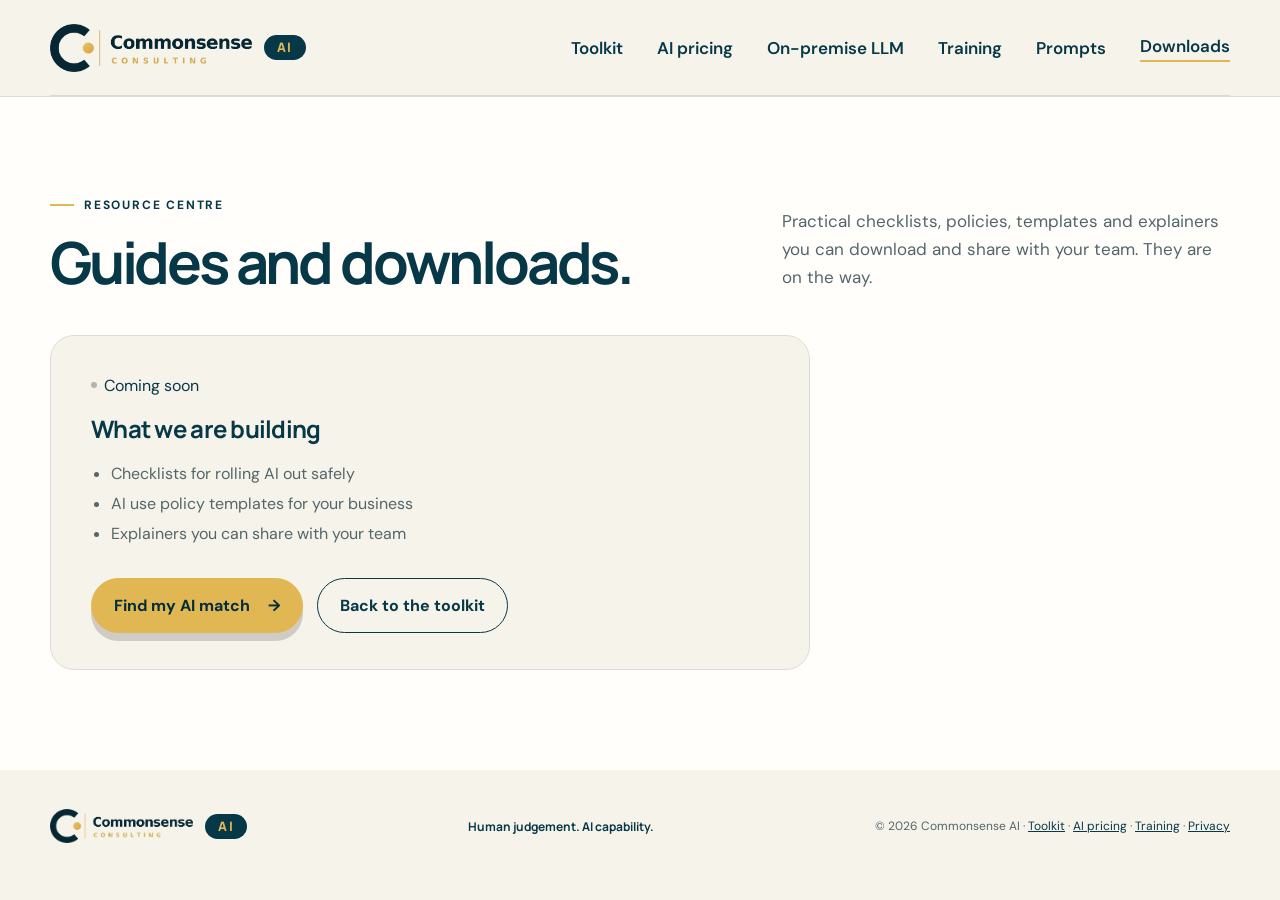
==== commit b38315ff: "Add Training page (free and paid courses, YouTube creators); rename Pricing to AI pricing Co-Authore" ====
--- a/downloads.html
+++ b/downloads.html
@@ -23,9 +23,9 @@
     </a>
     <nav class="site-nav" id="site-nav" aria-label="Main navigation">
       <a href="toolkit.html">Toolkit</a>
-      <a href="pricing.html">Pricing</a>
+      <a href="pricing.html">AI pricing</a>
       <a href="onprem.html">On-premise LLM</a>
-      <a href="https://trainings.kesslernity.com/courses/ai-quickstart" target="_blank" rel="noopener noreferrer">Training ↗</a>
+      <a href="training.html">Training</a>
       <a href="prompts.html">Prompts</a>
       <a href="downloads.html" aria-current="page">Downloads</a>
     </nav>
@@ -56,7 +56,7 @@
   <footer>
     <a class="brand footer-brand" href="index.html"><img class="brand-logo" src="assets/commonsense-logo.png" alt="Commonsense Consulting" width="693" height="165"><span class="brand-ai">AI</span></a>
     <p class="footer-tagline">Human judgement. AI capability.</p>
-    <p>© <span id="year"></span> Commonsense AI · <a class="footer-link" href="toolkit.html">Toolkit</a> · <a class="footer-link" href="pricing.html">Pricing</a> · <a class="footer-link" href="privacy.html">Privacy</a></p>
+    <p>© <span id="year"></span> Commonsense AI · <a class="footer-link" href="toolkit.html">Toolkit</a> · <a class="footer-link" href="pricing.html">AI pricing</a> · <a class="footer-link" href="training.html">Training</a> · <a class="footer-link" href="privacy.html">Privacy</a></p>
   </footer>
 </body>
 </html>
--- a/styles.css
+++ b/styles.css
@@ -462,3 +462,49 @@
   .model-grid, .tier-grid, .result-cols, .fit-cols { grid-template-columns: 1fr; }
   .ops-cost-band, .fit-try { padding: 24px 22px; }
 }
+
+/* Training page */
+.training { padding: 72px 56px 96px; max-width: 1280px; margin: 0 auto; }
+.flag { display: inline-block; width: 30px; height: 15px; border-radius: 2px; box-shadow: 0 0 0 1px rgba(7,56,71,.2); vertical-align: -2px; flex: none; }
+.flag-blank { display: inline-block; width: 30px; flex: none; }
+.tr-own { display: flex; align-items: center; justify-content: space-between; gap: 24px; flex-wrap: wrap; margin-top: 36px; padding: 22px 28px; border-radius: var(--radius); background: var(--cream); border: 1px solid var(--line); }
+.tr-own p { margin: 0; color: var(--ink); line-height: 1.5; }
+.tr-h { margin: 56px 0 18px; font-family: Manrope, sans-serif; font-size: 28px; letter-spacing: -.03em; }
+.tr-sub { margin: -8px 0 20px; color: var(--ink-soft); }
+.tr-list, .cr-list { list-style: none; margin: 0; padding: 0; border: 1px solid var(--line); border-radius: var(--radius); background: var(--paper); box-shadow: var(--shadow); overflow: hidden; }
+.tr-row { display: grid; grid-template-columns: minmax(230px, 1.1fr) minmax(220px, 1.4fr) minmax(190px, .9fr); gap: 8px 28px; align-items: start; padding: 20px 26px; border-bottom: 1px solid var(--line); }
+.tr-row.tr-paid { grid-template-columns: minmax(230px, 1.1fr) minmax(220px, 1.4fr) minmax(190px, .9fr) minmax(130px, .6fr); }
+.tr-row:last-child, .cr-row:last-child { border-bottom: 0; }
+.tr-main { display: flex; gap: 12px; align-items: flex-start; }
+.tr-main .flag { margin-top: 5px; }
+.tr-main h3 { margin: 0; font-family: Manrope, sans-serif; font-size: 17px; letter-spacing: -.02em; line-height: 1.3; }
+.tr-main a, .cr-row a { color: var(--ink); text-decoration-color: var(--lime-dark); text-underline-offset: 3px; }
+.tr-main a:hover, .cr-row a:hover { text-decoration-color: var(--ink); }
+.tr-org { margin: 3px 0 0; color: var(--ink-soft); font-size: 14px; }
+.tr-tag { display: inline-block; margin-top: 6px; padding: 2px 10px; border-radius: 999px; background: var(--lime); font-size: 12px; font-weight: 700; }
+.tr-blurb { margin: 0; color: var(--ink-soft); font-size: 14.5px; line-height: 1.55; }
+.tr-meta { margin: 0; display: grid; gap: 8px; font-size: 14px; }
+.tr-meta dt { color: var(--ink-soft); font-size: 11px; font-weight: 700; letter-spacing: .1em; text-transform: uppercase; }
+.tr-meta dd { margin: 1px 0 0; line-height: 1.4; }
+.tr-cost { text-align: right; font-family: Manrope, sans-serif; font-size: 18px; line-height: 1.3; letter-spacing: -.02em; }
+.cr-grid { display: grid; grid-template-columns: repeat(2, minmax(0, 1fr)); gap: 28px; }
+.cr-group h3 { margin: 0 0 12px; font-family: Manrope, sans-serif; font-size: 20px; letter-spacing: -.02em; }
+.cr-row { display: grid; grid-template-columns: 30px 1fr auto; gap: 14px; align-items: start; padding: 16px 20px; border-bottom: 1px solid var(--line); }
+.cr-row .flag, .cr-row .flag-blank { margin-top: 4px; }
+.cr-row h4 { margin: 0; font-family: Manrope, sans-serif; font-size: 16px; line-height: 1.3; }
+.cr-row p { margin: 4px 0 0; color: var(--ink-soft); font-size: 14px; line-height: 1.5; }
+.cr-subs { text-align: right; white-space: nowrap; }
+.cr-subs strong { display: block; font-family: Manrope, sans-serif; font-size: 18px; }
+.cr-subs small { color: var(--ink-soft); font-size: 11px; }
+.tr-foot { margin: 40px 0 0; color: var(--ink-soft); font-size: 13.5px; line-height: 1.6; max-width: 820px; }
+@media (max-width: 1100px) {
+  .tr-row, .tr-row.tr-paid { grid-template-columns: 1fr 1fr; }
+  .tr-main { grid-column: 1 / -1; }
+  .tr-cost { text-align: left; }
+  .cr-grid { grid-template-columns: 1fr; }
+}
+@media (max-width: 720px) {
+  .training { padding: 56px 20px 72px; }
+  .tr-row, .tr-row.tr-paid { grid-template-columns: 1fr; padding: 18px 20px; }
+  .tr-own { padding: 20px; }
+}
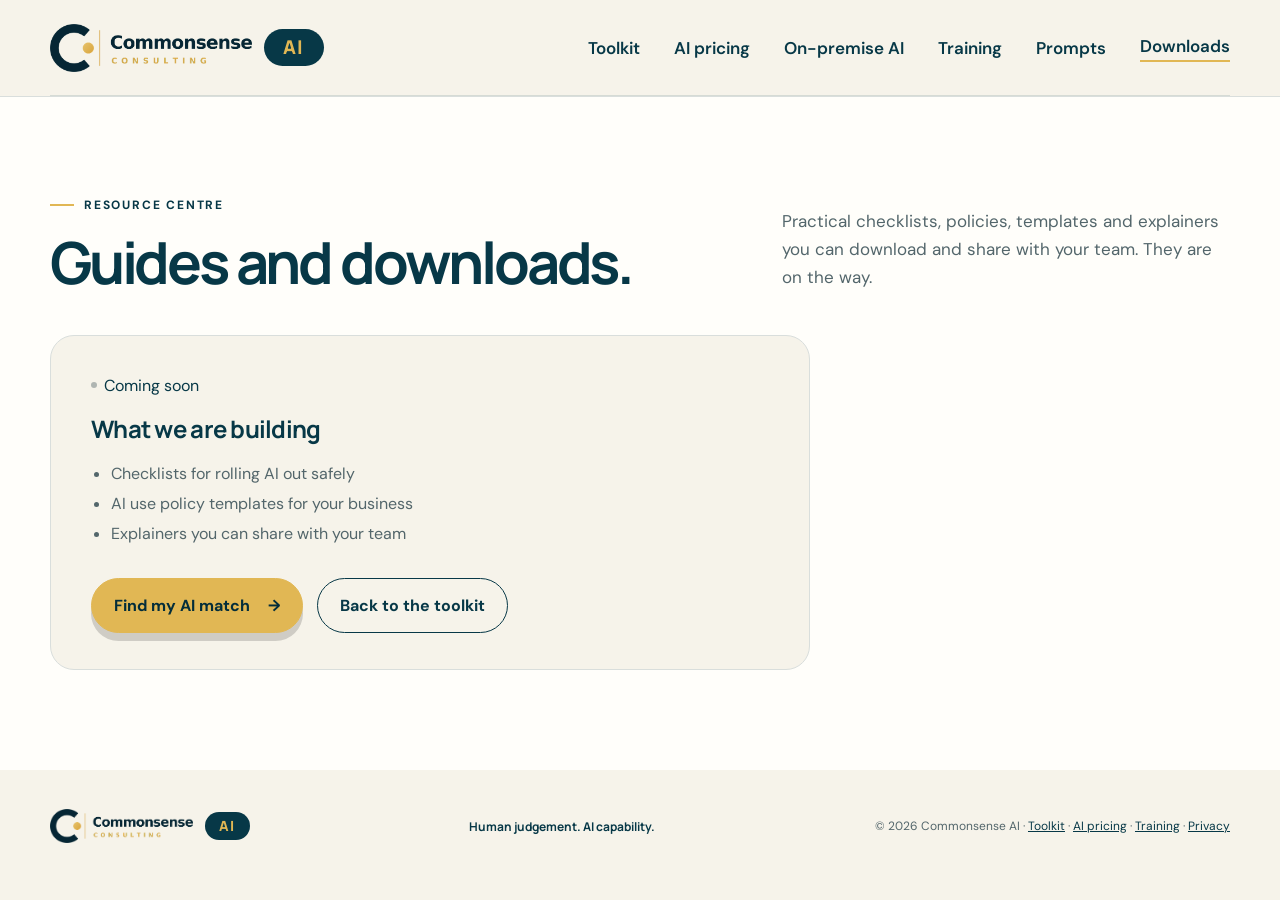
==== commit 60206002: "Rename On-premise LLM to On-premise AI Co-Authored-By: Claude Sonnet 5.5 <noreply@anthropic.com> Cla" ====
--- a/downloads.html
+++ b/downloads.html
@@ -24,7 +24,7 @@
     <nav class="site-nav" id="site-nav" aria-label="Main navigation">
       <a href="toolkit.html">Toolkit</a>
       <a href="pricing.html">AI pricing</a>
-      <a href="onprem.html">On-premise LLM</a>
+      <a href="onprem.html">On-premise AI</a>
       <a href="training.html">Training</a>
       <a href="prompts.html">Prompts</a>
       <a href="downloads.html" aria-current="page">Downloads</a>
--- a/styles.css
+++ b/styles.css
@@ -508,3 +508,12 @@
   .tr-row, .tr-row.tr-paid { grid-template-columns: 1fr; padding: 18px 20px; }
   .tr-own { padding: 20px; }
 }
+.tr-cost small { display: block; margin-top: 4px; color: var(--ink-soft); font-family: "DM Sans", sans-serif; font-size: 12px; letter-spacing: 0; }
+
+.survey-intro { margin: 0 0 22px; color: var(--ink-soft); font-size: 15px; line-height: 1.5; max-width: 720px; }
+.survey-intro strong { color: var(--ink); }
+
+/* AI badge balanced against the logo wordmark */
+.brand-ai { font-size: 19px; padding: 9px 19px; letter-spacing: .1em; }
+.footer-brand .brand-ai { font-size: 14px; padding: 7px 14px; }
+@media (max-width: 560px) { .brand-ai { font-size: 15px; padding: 7px 14px; } }
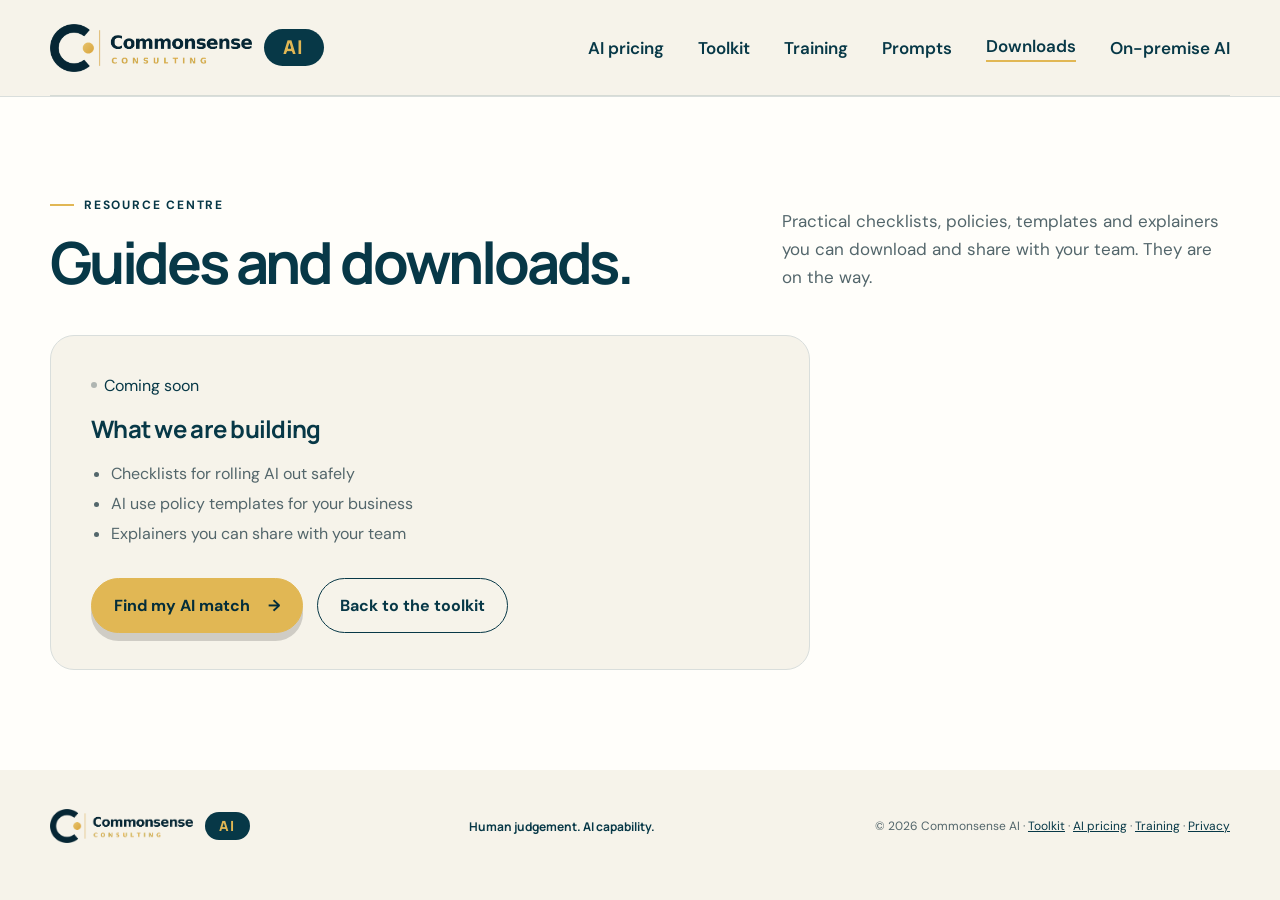
==== commit 2e619dab: "Menu order: AI pricing, Toolkit, Training, Prompts, Downloads, On-premise AI Co-Authored-By: Claude " ====
--- a/downloads.html
+++ b/downloads.html
@@ -22,12 +22,12 @@
       <span class="brand-ai">AI</span>
     </a>
     <nav class="site-nav" id="site-nav" aria-label="Main navigation">
+      <a href="pricing.html">AI pricing</a>
       <a href="toolkit.html">Toolkit</a>
-      <a href="pricing.html">AI pricing</a>
-      <a href="onprem.html">On-premise AI</a>
       <a href="training.html">Training</a>
       <a href="prompts.html">Prompts</a>
       <a href="downloads.html" aria-current="page">Downloads</a>
+      <a href="onprem.html">On-premise AI</a>
     </nav>
     <button class="nav-toggle" type="button" aria-expanded="false" aria-controls="site-nav" aria-label="Open menu"><span></span></button>
   </header>
--- a/styles.css
+++ b/styles.css
@@ -517,3 +517,43 @@
 .brand-ai { font-size: 19px; padding: 9px 19px; letter-spacing: .1em; }
 .footer-brand .brand-ai { font-size: 14px; padding: 7px 14px; }
 @media (max-width: 560px) { .brand-ai { font-size: 15px; padding: 7px 14px; } }
+
+.start-button { font-size: 22px; padding: 22px 40px; gap: 26px; }
+@media (max-width: 560px) { .start-button { font-size: 19px; padding: 18px 30px; width: 100%; } }
+
+/* Home: light, full-screen 16:9 layout */
+@media (min-width: 1000px) { .portal-hero .portal-orbit { --rx: clamp(400px, 41vw, 800px); --ry: clamp(250px, calc((100vh - 96px) * .41), 440px); } }
+.portal-hero {
+  min-height: max(620px, calc(100vh - 96px));
+  padding: 40px 24px 70px;
+  color: var(--ink);
+  background-color: var(--cream);
+  background-image:
+    radial-gradient(circle at 12% 22%, rgba(126,87,194,.20), transparent 30%),
+    radial-gradient(circle at 88% 18%, rgba(16,163,127,.18), transparent 28%),
+    radial-gradient(circle at 80% 86%, rgba(216,121,85,.22), transparent 30%),
+    radial-gradient(circle at 18% 84%, rgba(82,124,235,.20), transparent 30%),
+    radial-gradient(circle, rgba(7,56,71,.09) 1.2px, transparent 1.6px);
+  background-size: auto, auto, auto, auto, 30px 30px;
+}
+.portal-copy { max-width: 820px; }
+.hero:not(.match-hero).portal-hero h1 { font-size: clamp(38px, min(5vw, 9vh), 96px); color: var(--ink); }
+.portal-hero h1 em { color: #b57f10; }
+.portal-hero .eyebrow { color: var(--ink); }
+.portal-hero .hero-lede { color: var(--ink-soft); font-size: clamp(18px, 1.35vw, 24px); max-width: 640px; }
+.portal-hero .trust-row { color: var(--ink-soft); font-size: 13px; }
+.portal-hero .start-button { font-size: clamp(22px, 1.7vw, 30px); padding: 24px 46px; box-shadow: 0 10px 0 rgba(7,56,71,.16); }
+.portal-hero .orbit-path { border: 1px dashed rgba(7,56,71,.28); }
+.portal-hero .orbit-tile { box-shadow: 0 16px 36px rgba(7,56,71,.16); border: 1px solid rgba(7,56,71,.08); font-size: clamp(15px, 1.1vw, 19px); padding: 10px 18px 10px 12px; }
+.portal-hero .orbit-tile img { width: clamp(28px, 2vw, 36px); height: clamp(28px, 2vw, 36px); }
+.home-note { position: absolute; left: 0; right: 0; bottom: 18px; margin: 0; text-align: center; color: var(--ink-soft); font-size: 12.5px; z-index: 2; }
+.home-note a { color: var(--ink-soft); }
+@media (max-width: 999px) { .portal-hero { min-height: calc(100vh - 76px); } }
+@media (min-width: 1000px) and (max-height: 800px) {
+  .hero:not(.match-hero).portal-hero h1 { font-size: clamp(36px, min(5vw, 8vh), 96px); }
+  .portal-hero .hero-lede { margin-top: 14px; }
+  .portal-hero .hero-actions { margin-top: 22px; }
+  .portal-hero .trust-row { margin-top: 18px; }
+  .portal-hero .start-button { padding: 18px 38px; }
+}
+@media (min-width: 1100px) { body:has(.portal-hero) .site-header { width: min(1640px, calc(100% - 80px)); border-bottom: 0; } }
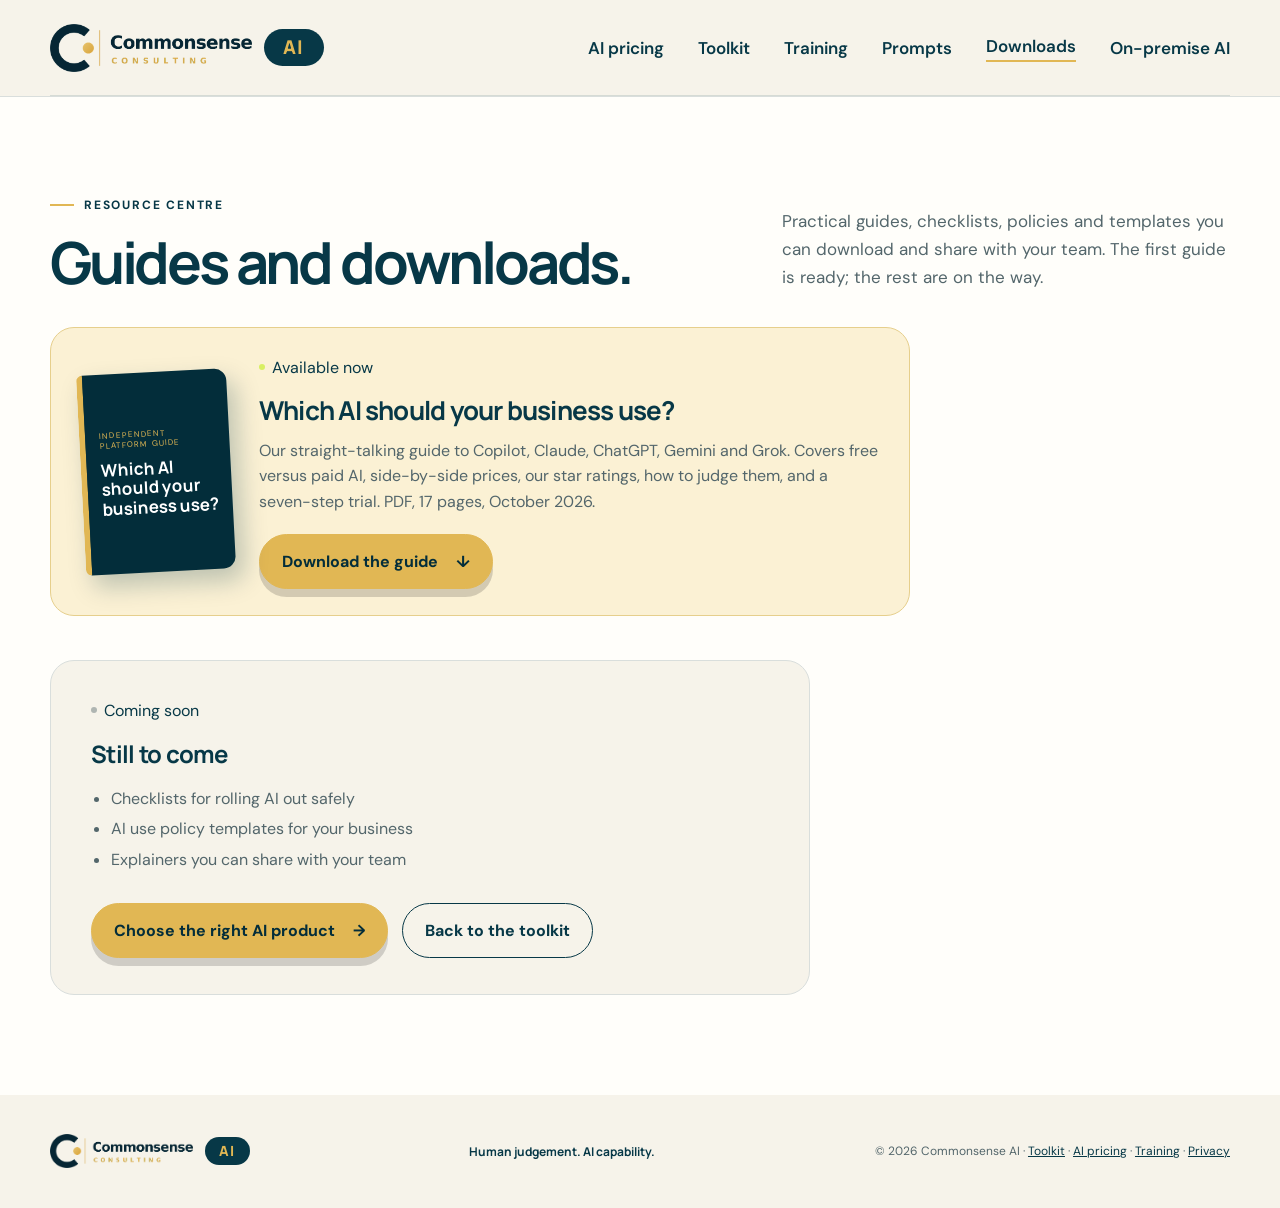
==== commit 4765ebae: "Toolkit start page redesign with guide download and Bookings; rename matchmaker to Choose the right " ====
--- a/downloads.html
+++ b/downloads.html
@@ -3,7 +3,7 @@
 <head>
   <meta charset="utf-8">
   <meta name="viewport" content="width=device-width, initial-scale=1">
-  <meta name="description" content="Practical AI checklists, policies, templates and explainers for your team, coming soon from Commonsense AI.">
+  <meta name="description" content="Free AI guides, checklists, policies and templates from Commonsense AI, starting with Which AI should your business use?">
   <link rel="canonical" href="https://ai.commonsense.com.au/downloads.html">
   <link rel="icon" href="assets/favicon-64.png" type="image/png" sizes="64x64">
   <link rel="apple-touch-icon" href="assets/apple-touch-icon.png">
@@ -39,14 +39,23 @@
           <p class="eyebrow"><span></span> Resource centre</p>
           <h1 id="soon-title">Guides and downloads.</h1>
         </div>
-        <p>Practical checklists, policies, templates and explainers you can download and share with your team. They are on the way.</p>
+        <p>Practical guides, checklists, policies and templates you can download and share with your team. The first guide is ready; the rest are on the way.</p>
       </div>
+      <article class="dl-guide">
+        <div class="dl-cover" aria-hidden="true"><span>Independent platform guide</span><strong>Which AI should your business use?</strong></div>
+        <div>
+          <span class="status-live">Available now</span>
+          <h2>Which AI should your business use?</h2>
+          <p>Our straight-talking guide to Copilot, Claude, ChatGPT, Gemini and Grok. Covers free versus paid AI, side-by-side prices, our star ratings, how to judge them, and a seven-step trial. PDF, 17 pages, October 2026.</p>
+          <a class="primary-button" href="assets/Which-AI-should-your-business-use.pdf" download>Download the guide <span aria-hidden="true">↓</span></a>
+        </div>
+      </article>
       <div class="soon-card">
         <span class="status-soon">Coming soon</span>
-        <h2>What we are building</h2>
+        <h2>Still to come</h2>
         <ul><li>Checklists for rolling AI out safely</li><li>AI use policy templates for your business</li><li>Explainers you can share with your team</li></ul>
         <div class="soon-actions">
-          <a class="primary-button" href="matchmaker.html">Find my AI match <span aria-hidden="true">→</span></a>
+          <a class="primary-button" href="matchmaker.html">Choose the right AI product <span aria-hidden="true">→</span></a>
           <a class="secondary-button" href="toolkit.html">Back to the toolkit</a>
         </div>
       </div>
--- a/styles.css
+++ b/styles.css
@@ -557,3 +557,65 @@
   .portal-hero .start-button { padding: 18px 38px; }
 }
 @media (min-width: 1100px) { body:has(.portal-hero) .site-header { width: min(1640px, calc(100% - 80px)); border-bottom: 0; } }
+
+/* Toolkit: start page */
+.tk { padding: 44px max(24px, calc((100% - 1180px) / 2)) 56px; position: relative; background-color: var(--cream); background-image: radial-gradient(circle at 8% 12%, rgba(126,87,194,.16), transparent 30%), radial-gradient(circle at 92% 10%, rgba(16,163,127,.15), transparent 28%), radial-gradient(circle at 88% 90%, rgba(216,121,85,.16), transparent 30%), radial-gradient(circle at 10% 92%, rgba(82,124,235,.15), transparent 30%), radial-gradient(circle, rgba(7,56,71,.08) 1.2px, transparent 1.6px); background-size: auto, auto, auto, auto, 30px 30px; }
+.tk-head { display: grid; grid-template-columns: 1.4fr 1fr; gap: 12px 40px; align-items: end; margin-bottom: 30px; }
+.tk-head .eyebrow { grid-column: 1 / -1; margin: 0; }
+.tk-head h1 { font-size: clamp(34px, 4.2vw, 62px); color: var(--ink); line-height: 1.02; }
+.tk-head h1 em { color: #b57f10; font-style: normal; }
+.tk-lede { margin: 0; color: var(--ink-soft); font-size: 18px; line-height: 1.55; max-width: 420px; justify-self: end; }
+.tk-grid { display: grid; grid-template-columns: minmax(0, 1.35fr) minmax(0, 1fr); gap: 28px; align-items: stretch; }
+.tk-path { list-style: none; margin: 0; padding: 0; display: grid; gap: 14px; position: relative; }
+.tk-path::before { content: ""; position: absolute; left: 41px; top: 40px; bottom: 40px; width: 2px; background: repeating-linear-gradient(to bottom, rgba(7,56,71,.28) 0 6px, transparent 6px 12px); }
+.tk-step { position: relative; display: grid; grid-template-columns: 56px minmax(0, 1fr) auto 28px; gap: 18px; align-items: center; padding: 20px 26px 20px 28px; border-radius: 22px; background: rgba(255,254,250,.92); border: 1px solid var(--line); text-decoration: none; color: var(--ink); box-shadow: 0 10px 30px rgba(7,56,71,.07); transition: transform .18s ease, box-shadow .18s ease, border-color .18s ease; }
+.tk-step:hover, .tk-step:focus-visible { transform: translateX(6px); border-color: var(--c); box-shadow: 0 16px 36px rgba(7,56,71,.14); }
+.tk-num { display: grid; place-items: center; width: 56px; height: 56px; border-radius: 18px; background: var(--c); color: #fff; font-family: Manrope, sans-serif; font-size: 26px; font-weight: 800; transform: rotate(-4deg); box-shadow: 0 8px 18px color-mix(in srgb, var(--c) 40%, transparent); }
+.tk-body strong { display: block; font-family: Manrope, sans-serif; font-size: 21px; letter-spacing: -.02em; }
+.tk-body small { display: block; margin-top: 4px; color: var(--ink-soft); font-size: 14.5px; line-height: 1.5; }
+.tk-meta { display: grid; justify-items: end; gap: 3px; text-align: right; white-space: nowrap; }
+.tk-meta em { font-style: normal; font-size: 11px; font-weight: 800; letter-spacing: .1em; text-transform: uppercase; padding: 4px 10px; border-radius: 999px; background: var(--lime); color: var(--ink); }
+.tk-meta em.soon { background: #e8e5dc; color: var(--ink-soft); }
+.tk-meta i { font-style: normal; font-size: 12px; color: var(--ink-soft); }
+.tk-go { font-size: 22px; transition: transform .18s ease; }
+.tk-step:hover .tk-go { transform: translateX(4px); }
+.tk-side { display: grid; gap: 18px; }
+.tk-guide, .tk-book { border-radius: 24px; padding: 24px; border: 1px solid var(--line); }
+.tk-guide { display: grid; grid-template-columns: 132px minmax(0, 1fr); gap: 20px; align-items: center; background: #fbf1d4; border-color: #e6cf8c; }
+.tk-cover { position: relative; aspect-ratio: 3 / 4; border-radius: 6px 12px 12px 6px; background: var(--ink-deep); color: #fff; padding: 14px 12px; display: flex; flex-direction: column; justify-content: center; gap: 8px; transform: rotate(-4deg); box-shadow: 8px 12px 24px rgba(7,56,71,.28); border-left: 5px solid var(--gold); }
+.tk-cover span { font-size: 7px; letter-spacing: .14em; text-transform: uppercase; color: var(--gold); line-height: 1.4; }
+.tk-cover strong { font-family: Manrope, sans-serif; font-size: 15px; line-height: 1.15; }
+.tk-cover i { position: absolute; left: 12px; right: 12px; bottom: 12px; height: 3px; background: var(--gold); }
+.tk-tag { margin: 0 0 6px; font-size: 11px; font-weight: 800; letter-spacing: .12em; text-transform: uppercase; color: #8a6410; }
+.tk-guide h2, .tk-book h2 { margin: 0 0 8px; font-family: Manrope, sans-serif; font-size: 22px; letter-spacing: -.02em; line-height: 1.2; }
+.tk-guide p, .tk-book p { margin: 0 0 14px; color: var(--ink-soft); font-size: 14.5px; line-height: 1.55; }
+.tk-guide .tk-tag, .tk-book .tk-tag { margin-bottom: 6px; color: #8a6410; }
+.tk-book { background: rgba(255,254,250,.94); }
+.tk-book .tk-tag { color: #0f7f66; }
+.tk-btn { padding: 14px 24px; font-size: 16px; }
+.tk-book .primary-button { background: var(--ink); border-color: var(--ink); color: #fff; box-shadow: 0 6px 0 rgba(7,56,71,.2); }
+.tk-book .tk-small { margin: 14px 0 0; font-size: 13px; }
+.dl-guide { display: grid; grid-template-columns: 150px minmax(0, 1fr); gap: 28px; align-items: center; margin-top: 36px; max-width: 860px; padding: 26px 30px; border-radius: var(--radius); background: #fbf1d4; border: 1px solid #e6cf8c; }
+.dl-guide h2 { margin: 14px 0 10px; font-family: Manrope, sans-serif; font-size: 26px; letter-spacing: -.03em; }
+.dl-guide p { margin: 0 0 20px; color: var(--ink-soft); line-height: 1.6; }
+.dl-cover { aspect-ratio: 3 / 4; border-radius: 6px 12px 12px 6px; background: var(--ink-deep); color: #fff; padding: 16px 14px; display: flex; flex-direction: column; justify-content: center; gap: 10px; border-left: 6px solid var(--gold); transform: rotate(-3deg); box-shadow: 8px 12px 24px rgba(7,56,71,.25); }
+.dl-cover span { font-size: 8px; letter-spacing: .14em; text-transform: uppercase; color: var(--gold); }
+.dl-cover strong { font-family: Manrope, sans-serif; font-size: 17px; line-height: 1.15; }
+@media (max-width: 1000px) {
+  .tk-head, .tk-grid { grid-template-columns: 1fr; }
+  .tk-lede { justify-self: start; }
+}
+@media (max-width: 720px) {
+  .tk { padding: 32px 16px 44px; }
+  .tk-path::before { display: none; }
+  .tk-step { grid-template-columns: 48px minmax(0, 1fr); padding: 18px; }
+  .tk-num { width: 48px; height: 48px; font-size: 22px; }
+  .tk-meta, .tk-go { display: none; }
+  .tk-guide { grid-template-columns: 1fr; }
+  .tk-cover { max-width: 120px; }
+  .dl-guide { grid-template-columns: 1fr; padding: 22px; }
+  .dl-cover { max-width: 120px; }
+}
+@media (prefers-reduced-motion: reduce) { .tk-step, .tk-go { transition: none; } .tk-step:hover { transform: none; } }
+.tk-path { grid-template-rows: repeat(4, 1fr); }
+@media (max-width: 1000px) { .tk-path { grid-template-rows: none; } }
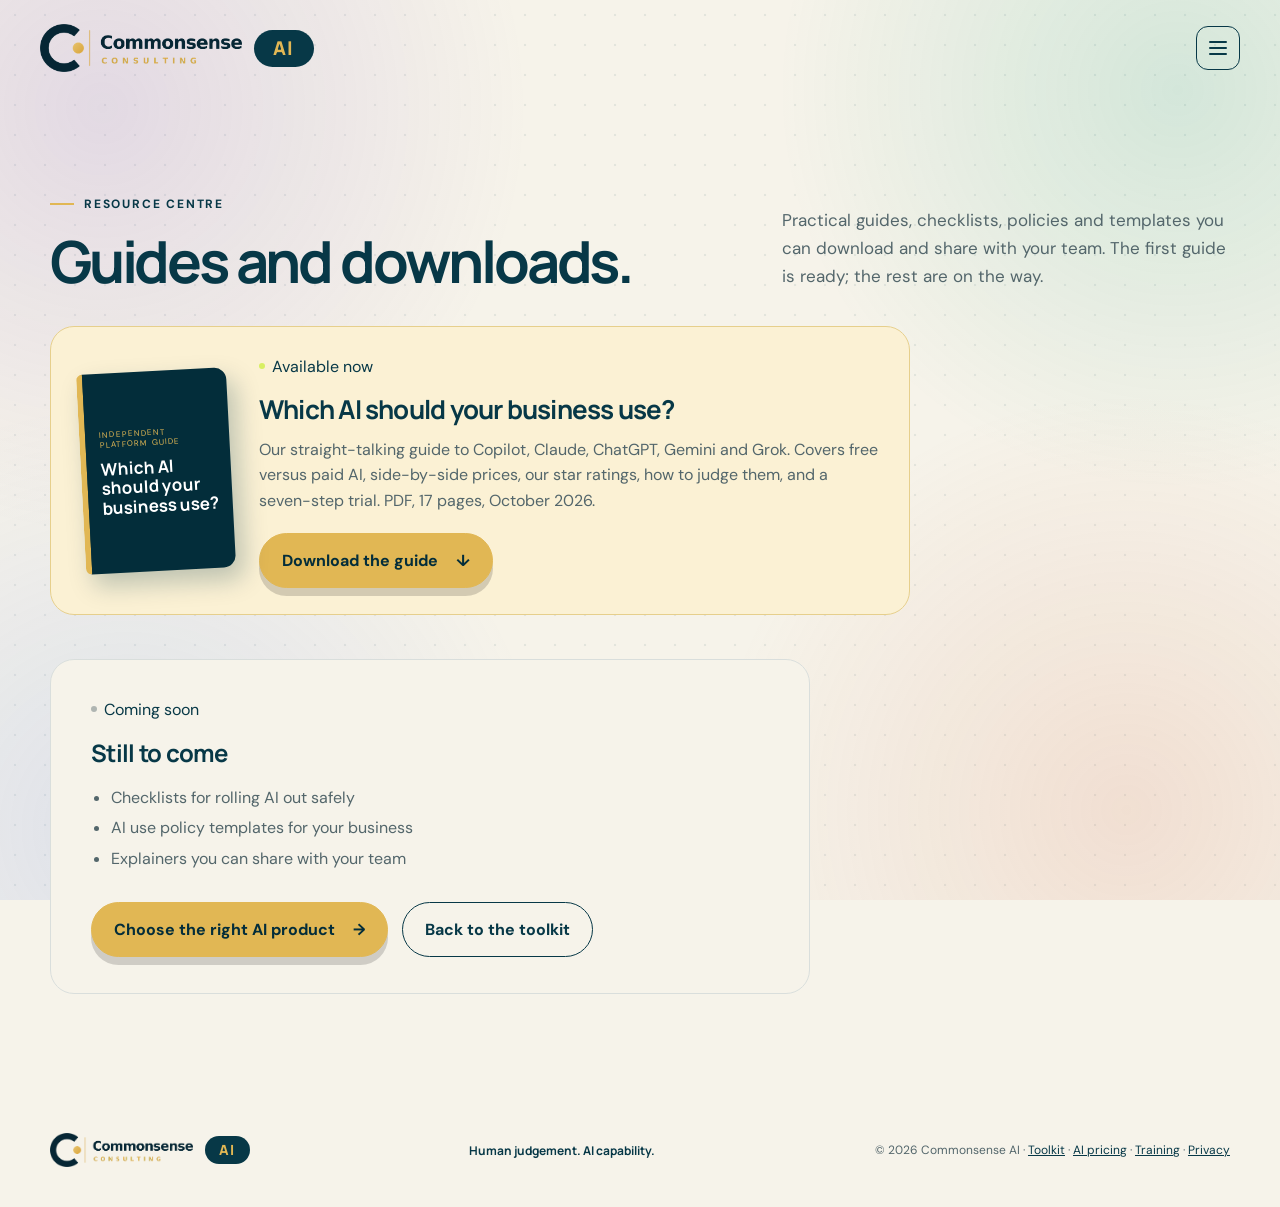
==== commit 4b0d1551: "Add prompt library (category and industry views); add guide and Teams booking buttons to the menu Co" ====
--- a/downloads.html
+++ b/downloads.html
@@ -22,6 +22,8 @@
       <span class="brand-ai">AI</span>
     </a>
     <nav class="site-nav" id="site-nav" aria-label="Main navigation">
+      <a class="hdr-cta nav-guide" href="assets/Which-AI-should-your-business-use.pdf" download>Download our free guide to AI</a>
+      <a class="hdr-cta nav-book" href="https://bookings.cloud.microsoft/bookwithme/user/3d1ee960caf04d3390cefdb40bc5f166@Commonsense.com.au/meetingtype/w-JzdmNtek-JqbTxssXAYw2?anonymous&amp;ismsaljsauthenabled&amp;ep=mcard" target="_blank" rel="noopener">Book a 30-minute Teams meeting with our specialists</a>
       <a href="pricing.html">AI pricing</a>
       <a href="toolkit.html">Toolkit</a>
       <a href="training.html">Training</a>
--- a/styles.css
+++ b/styles.css
@@ -333,7 +333,7 @@
 .nav-open .nav-toggle span { background: transparent; }
 .nav-open .nav-toggle span::before { top: 0; transform: rotate(45deg); }
 .nav-open .nav-toggle span::after { top: 0; transform: rotate(-45deg); }
-@media (max-width: 1099px) {
+@media (max-width: 1399px) {
   .nav-toggle { display: block; }
   .site-nav { display: none; position: absolute; z-index: 30; top: 100%; left: 0; right: 0; margin: 0; padding: 18px 20px 22px; flex-direction: column; align-items: stretch; gap: 4px; background: var(--paper); border: 1px solid var(--line); border-radius: 0 0 18px 18px; box-shadow: var(--shadow); }
   .nav-open .site-nav { display: flex; }
@@ -366,7 +366,7 @@
 }
 @media (max-width: 999px) { .principles-head .eyebrow { margin-bottom: 14px; } }
 
-@media (max-width: 1099px) { .nav-toggle { margin-left: auto; } }
+@media (max-width: 1399px) { .nav-toggle { margin-left: auto; } }
 
 /* Larger menu, aligned principles heading, no divider line under hero */
 .site-header { height: 96px; }
@@ -379,7 +379,7 @@
   .principles-head { align-items: start; }
   .principles-head .eyebrow { margin: 8px 0 0; }
 }
-@media (max-width: 1099px) {
+@media (max-width: 1399px) {
   .site-nav > a, .site-nav > .method-link { font-size: 18px; }
 }
 @media (max-width: 560px) { .site-header { height: 76px; } .brand-logo { height: 36px; } }
@@ -556,7 +556,7 @@
   .portal-hero .trust-row { margin-top: 18px; }
   .portal-hero .start-button { padding: 18px 38px; }
 }
-@media (min-width: 1100px) { body:has(.portal-hero) .site-header { width: min(1640px, calc(100% - 80px)); border-bottom: 0; } }
+@media (min-width: 1100px) { .site-header { width: min(1640px, calc(100% - 80px)); border-bottom: 0; } }
 
 /* Toolkit: start page */
 .tk { padding: 44px max(24px, calc((100% - 1180px) / 2)) 56px; position: relative; background-color: var(--cream); background-image: radial-gradient(circle at 8% 12%, rgba(126,87,194,.16), transparent 30%), radial-gradient(circle at 92% 10%, rgba(16,163,127,.15), transparent 28%), radial-gradient(circle at 88% 90%, rgba(216,121,85,.16), transparent 30%), radial-gradient(circle at 10% 92%, rgba(82,124,235,.15), transparent 30%), radial-gradient(circle, rgba(7,56,71,.08) 1.2px, transparent 1.6px); background-size: auto, auto, auto, auto, 30px 30px; }
@@ -619,3 +619,31 @@
 @media (prefers-reduced-motion: reduce) { .tk-step, .tk-go { transition: none; } .tk-step:hover { transform: none; } }
 .tk-path { grid-template-rows: repeat(4, 1fr); }
 @media (max-width: 1000px) { .tk-path { grid-template-rows: none; } }
+
+/* Shared light palette: same soft colour and dot grid as the Toolkit, on every page */
+body { background-color: var(--cream); }
+body::before { content: ""; position: fixed; inset: 0; z-index: -1; pointer-events: none; background-image: radial-gradient(circle at 8% 12%, rgba(126,87,194,.16), transparent 30%), radial-gradient(circle at 92% 10%, rgba(16,163,127,.15), transparent 28%), radial-gradient(circle at 88% 90%, rgba(216,121,85,.16), transparent 30%), radial-gradient(circle at 10% 92%, rgba(82,124,235,.15), transparent 30%), radial-gradient(circle, rgba(7,56,71,.08) 1.2px, transparent 1.6px); background-size: auto, auto, auto, auto, 30px 30px; }
+.portal-tools, .pricing, .ops-models, .ops-result, .ops-intro, .ops-need, .ops-ten { background: transparent; }
+.portal-tools, .pricing, .ops-models, .ops-result, .ops-intro, .ops-need, .ops-ten, .ops-fit { border-top: 0; }
+.ops-fit { background: transparent; color: var(--ink); }
+.ops-fit .portal-heading > p { color: var(--ink-soft); }
+.fit-cols > div { background: rgba(255,254,250,.92); border: 1px solid var(--line); }
+.fit-yes li::before { color: #0f7f66; }
+.fit-no li::before { color: #b57f10; }
+.ops-sources { color: var(--ink-soft); }
+.ops-sources .inline-link { color: var(--ink); }
+.principles { background: transparent; color: var(--ink); padding-top: 56px; padding-bottom: 64px; }
+.principles .eyebrow.light { color: var(--ink); }
+.principles .eyebrow.light span { background: var(--gold); }
+.principle-grid article { border: 1px solid var(--line); border-radius: 22px; padding: 22px 24px 24px; background: rgba(255,254,250,.92); box-shadow: 0 10px 30px rgba(7,56,71,.07); }
+.principle-grid article > span { color: #b57f10; }
+.principle-grid p { color: var(--ink-soft); }
+.principles .inline-link { color: var(--ink); }
+.survey-shell { padding-top: 32px; }
+
+/* Header call-to-action buttons */
+.site-nav .hdr-cta { padding: 9px 15px; border-radius: 999px; line-height: 1.15; font-size: 12.5px; font-weight: 700; text-align: center; border: 1.5px solid var(--ink); white-space: normal; }
+.site-nav .nav-guide { background: transparent; color: var(--ink); }
+.site-nav .nav-book { background: var(--gold); border-color: var(--gold); color: var(--ink); }
+.site-nav .hdr-cta:hover { opacity: 1; transform: translateY(-1px); }
+@media (min-width: 1400px) { .site-nav .hdr-cta { max-width: 250px; } .site-nav { gap: 18px; } }
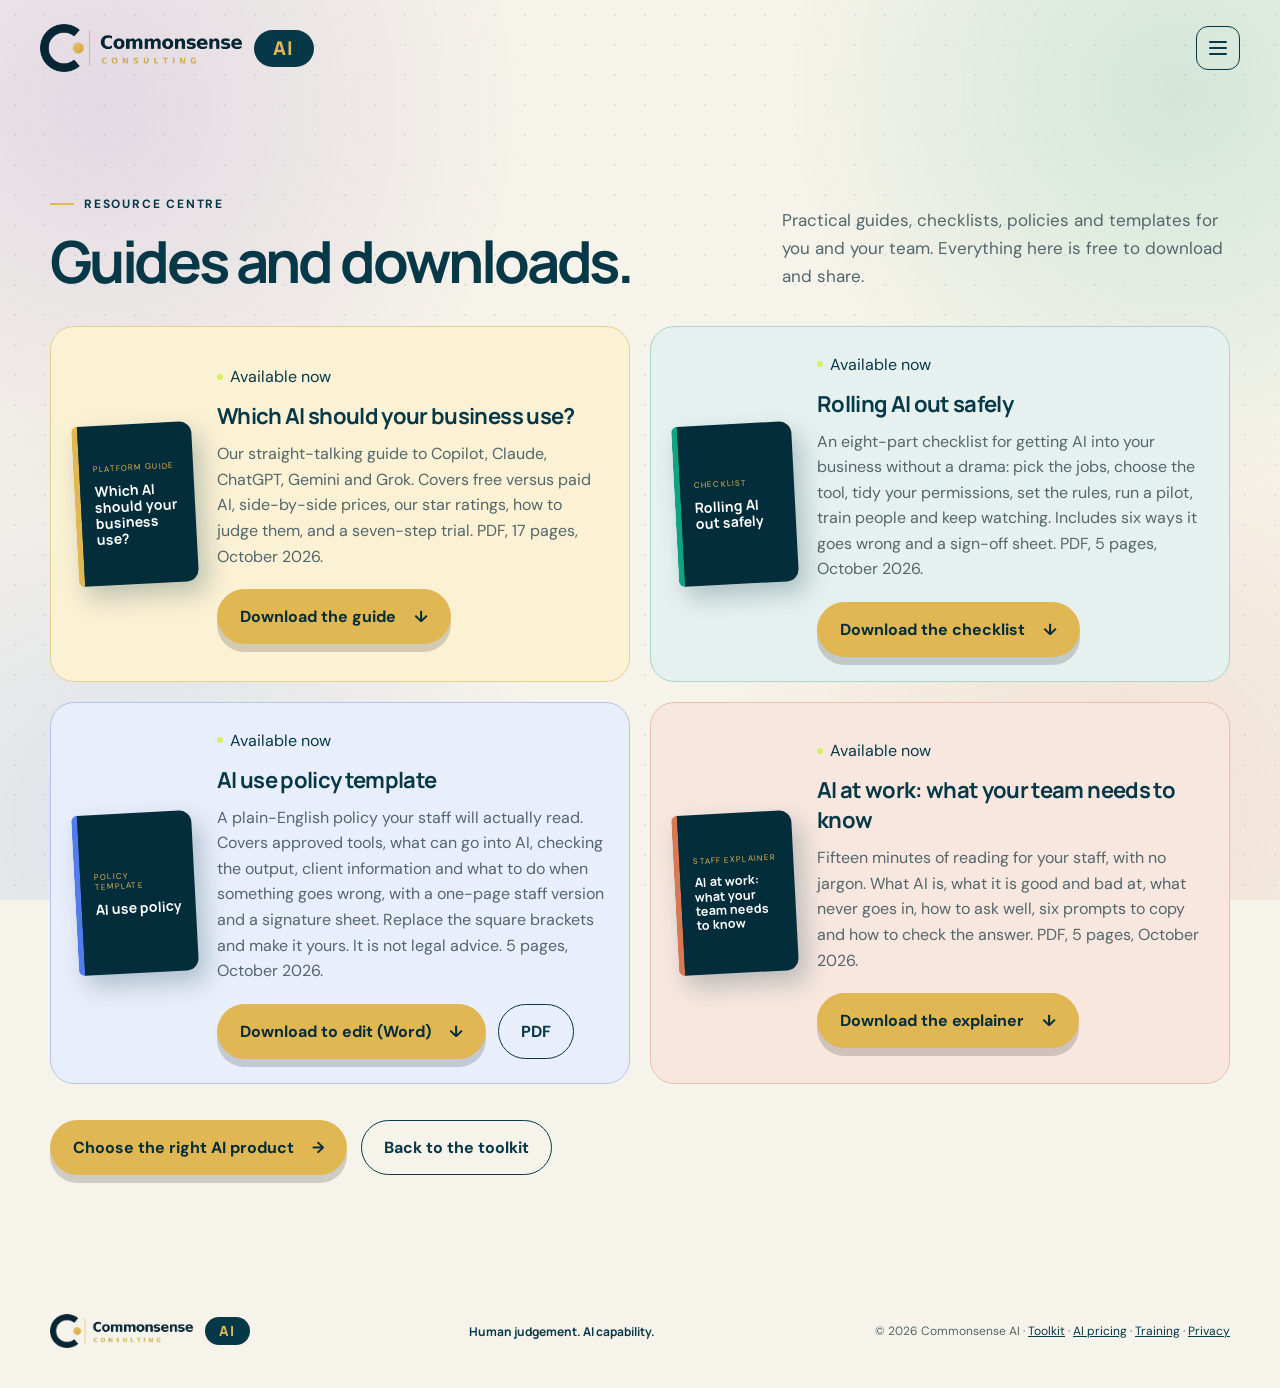
==== commit 2cb8610e: "Downloads: add rollout checklist, AI use policy template and staff explainer Co-Authored-By: Claude " ====
--- a/downloads.html
+++ b/downloads.html
@@ -41,25 +41,52 @@
           <p class="eyebrow"><span></span> Resource centre</p>
           <h1 id="soon-title">Guides and downloads.</h1>
         </div>
-        <p>Practical guides, checklists, policies and templates you can download and share with your team. The first guide is ready; the rest are on the way.</p>
+        <p>Practical guides, checklists, policies and templates for you and your team. Everything here is free to download and share.</p>
       </div>
-      <article class="dl-guide">
-        <div class="dl-cover" aria-hidden="true"><span>Independent platform guide</span><strong>Which AI should your business use?</strong></div>
-        <div>
-          <span class="status-live">Available now</span>
-          <h2>Which AI should your business use?</h2>
-          <p>Our straight-talking guide to Copilot, Claude, ChatGPT, Gemini and Grok. Covers free versus paid AI, side-by-side prices, our star ratings, how to judge them, and a seven-step trial. PDF, 17 pages, October 2026.</p>
-          <a class="primary-button" href="assets/Which-AI-should-your-business-use.pdf" download>Download the guide <span aria-hidden="true">↓</span></a>
-        </div>
-      </article>
-      <div class="soon-card">
-        <span class="status-soon">Coming soon</span>
-        <h2>Still to come</h2>
-        <ul><li>Checklists for rolling AI out safely</li><li>AI use policy templates for your business</li><li>Explainers you can share with your team</li></ul>
-        <div class="soon-actions">
-          <a class="primary-button" href="matchmaker.html">Choose the right AI product <span aria-hidden="true">→</span></a>
-          <a class="secondary-button" href="toolkit.html">Back to the toolkit</a>
-        </div>
+      <div class="dl-list">
+        <article class="dl-guide">
+          <div class="dl-cover" aria-hidden="true"><span>Platform guide</span><strong>Which AI should your business use?</strong></div>
+          <div>
+            <span class="status-live">Available now</span>
+            <h2>Which AI should your business use?</h2>
+            <p>Our straight-talking guide to Copilot, Claude, ChatGPT, Gemini and Grok. Covers free versus paid AI, side-by-side prices, our star ratings, how to judge them, and a seven-step trial. PDF, 17 pages, October 2026.</p>
+            <a class="primary-button" href="assets/Which-AI-should-your-business-use.pdf" download>Download the guide <span aria-hidden="true">↓</span></a>
+          </div>
+        </article>
+        <article class="dl-guide dl-b">
+          <div class="dl-cover" aria-hidden="true"><span>Checklist</span><strong>Rolling AI out safely</strong></div>
+          <div>
+            <span class="status-live">Available now</span>
+            <h2>Rolling AI out safely</h2>
+            <p>An eight-part checklist for getting AI into your business without a drama: pick the jobs, choose the tool, tidy your permissions, set the rules, run a pilot, train people and keep watching. Includes six ways it goes wrong and a sign-off sheet. PDF, 5 pages, October 2026.</p>
+            <a class="primary-button" href="assets/Rolling_AI_Out_Safely_Checklist.pdf" download>Download the checklist <span aria-hidden="true">↓</span></a>
+          </div>
+        </article>
+        <article class="dl-guide dl-c">
+          <div class="dl-cover" aria-hidden="true"><span>Policy template</span><strong>AI use policy</strong></div>
+          <div>
+            <span class="status-live">Available now</span>
+            <h2>AI use policy template</h2>
+            <p>A plain-English policy your staff will actually read. Covers approved tools, what can go into AI, checking the output, client information and what to do when something goes wrong, with a one-page staff version and a signature sheet. Replace the square brackets and make it yours. It is not legal advice. 5 pages, October 2026.</p>
+            <div class="dl-actions">
+              <a class="primary-button" href="assets/AI_Use_Policy_Template.docx" download>Download to edit (Word) <span aria-hidden="true">↓</span></a>
+              <a class="secondary-button" href="assets/AI_Use_Policy_Template.pdf" download>PDF</a>
+            </div>
+          </div>
+        </article>
+        <article class="dl-guide dl-d">
+          <div class="dl-cover" aria-hidden="true"><span>Staff explainer</span><strong>AI at work: what your team needs to know</strong></div>
+          <div>
+            <span class="status-live">Available now</span>
+            <h2>AI at work: what your team needs to know</h2>
+            <p>Fifteen minutes of reading for your staff, with no jargon. What AI is, what it is good and bad at, what never goes in, how to ask well, six prompts to copy and how to check the answer. PDF, 5 pages, October 2026.</p>
+            <a class="primary-button" href="assets/AI_At_Work_Staff_Explainer.pdf" download>Download the explainer <span aria-hidden="true">↓</span></a>
+          </div>
+        </article>
+      </div>
+      <div class="soon-actions dl-foot">
+        <a class="primary-button" href="matchmaker.html">Choose the right AI product <span aria-hidden="true">→</span></a>
+        <a class="secondary-button" href="toolkit.html">Back to the toolkit</a>
       </div>
     </section>
   </main>
--- a/styles.css
+++ b/styles.css
@@ -333,7 +333,7 @@
 .nav-open .nav-toggle span { background: transparent; }
 .nav-open .nav-toggle span::before { top: 0; transform: rotate(45deg); }
 .nav-open .nav-toggle span::after { top: 0; transform: rotate(-45deg); }
-@media (max-width: 1399px) {
+@media (max-width: 1499px) {
   .nav-toggle { display: block; }
   .site-nav { display: none; position: absolute; z-index: 30; top: 100%; left: 0; right: 0; margin: 0; padding: 18px 20px 22px; flex-direction: column; align-items: stretch; gap: 4px; background: var(--paper); border: 1px solid var(--line); border-radius: 0 0 18px 18px; box-shadow: var(--shadow); }
   .nav-open .site-nav { display: flex; }
@@ -366,7 +366,7 @@
 }
 @media (max-width: 999px) { .principles-head .eyebrow { margin-bottom: 14px; } }
 
-@media (max-width: 1399px) { .nav-toggle { margin-left: auto; } }
+@media (max-width: 1499px) { .nav-toggle { margin-left: auto; } }
 
 /* Larger menu, aligned principles heading, no divider line under hero */
 .site-header { height: 96px; }
@@ -379,7 +379,7 @@
   .principles-head { align-items: start; }
   .principles-head .eyebrow { margin: 8px 0 0; }
 }
-@media (max-width: 1399px) {
+@media (max-width: 1499px) {
   .site-nav > a, .site-nav > .method-link { font-size: 18px; }
 }
 @media (max-width: 560px) { .site-header { height: 76px; } .brand-logo { height: 36px; } }
@@ -399,7 +399,7 @@
 .model-grid { margin-top: 44px; display: grid; grid-template-columns: repeat(3, 1fr); gap: 20px; }
 .model-card { padding: 26px; border: 1px solid var(--line); border-radius: var(--radius); background: var(--paper); display: flex; flex-direction: column; box-shadow: 0 10px 30px rgba(20,49,40,.06); }
 .model-top { display: flex; justify-content: space-between; align-items: center; gap: 10px; font-size: 12px; }
-.model-cost { padding: 5px 10px; border-radius: 999px; background: var(--lime); color: var(--ink-deep); font-weight: 800; letter-spacing: .02em; }
+.model-cost { padding: 5px 10px; border-radius: 999px; background: var(--lime); color: var(--ink-deep); font-weight: 800; letter-spacing: 0; font-size: 12px; }
 .model-by { color: var(--ink-soft); font-weight: 600; text-align: right; }
 .model-card h3 { margin: 18px 0 8px; font-family: Manrope, sans-serif; font-size: 22px; letter-spacing: -.03em; }
 .model-good { margin: 0 0 18px; color: var(--ink-soft); line-height: 1.6; font-size: 15px; }
@@ -646,4 +646,35 @@
 .site-nav .nav-guide { background: transparent; color: var(--ink); }
 .site-nav .nav-book { background: var(--gold); border-color: var(--gold); color: var(--ink); }
 .site-nav .hdr-cta:hover { opacity: 1; transform: translateY(-1px); }
-@media (min-width: 1400px) { .site-nav .hdr-cta { max-width: 250px; } .site-nav { gap: 18px; } }
+@media (min-width: 1500px) { .site-nav .hdr-cta { max-width: 250px; } .site-nav { gap: 18px; } }
+
+/* Header buttons match the AI badge: dark ink with gold text, same size */
+.site-nav .hdr-cta, .site-nav .hdr-cta:hover { background: var(--ink); border-color: var(--ink); color: var(--gold); font-family: Manrope, sans-serif; font-weight: 800; letter-spacing: 0; font-size: 12px; }
+.site-nav .hdr-cta { display: flex; align-items: center; justify-content: center; min-height: 50px; padding: 9px 14px; }
+@media (min-width: 1500px) { .site-nav .hdr-cta { width: 205px; } }
+
+/* Desktop: buttons sit beside the logo, menu links stay on the right */
+@media (min-width: 1500px) {
+  .site-nav { flex: 1; margin-left: 0; }
+  .site-nav .nav-guide { margin-left: 14px; }
+  .site-nav .nav-book { margin-right: auto; }
+  .site-nav .nav-book + a { margin-left: 44px; }
+}
+
+/* Downloads list */
+.dl-list { display: grid; gap: 20px; margin-top: 36px; max-width: 860px; }
+.dl-list .dl-guide { margin-top: 0; }
+.dl-actions { display: flex; flex-wrap: wrap; gap: 12px; }
+.dl-foot { margin-top: 36px; }
+.dl-b { background: #e6f1ef; border-color: #a9d3cb; }
+.dl-c { background: #e9eefb; border-color: #b4c3ee; }
+.dl-d { background: #f7e7df; border-color: #e7bfae; }
+.dl-b .dl-cover { border-left-color: #10a37f; } .dl-c .dl-cover { border-left-color: #527ceb; } .dl-d .dl-cover { border-left-color: #d87955; }
+.dl-d .dl-cover strong { font-size: 15px; }
+@media (min-width: 1100px) {
+  .dl-list { grid-template-columns: 1fr 1fr; max-width: 1180px; align-items: stretch; }
+  .dl-list .dl-guide { grid-template-columns: 120px minmax(0, 1fr); gap: 22px; padding: 24px; max-width: none; }
+  .dl-list .dl-guide h2 { font-size: 22px; }
+  .dl-list .dl-cover strong { font-size: 14px; }
+  .dl-list .dl-d .dl-cover strong { font-size: 12.5px; }
+}
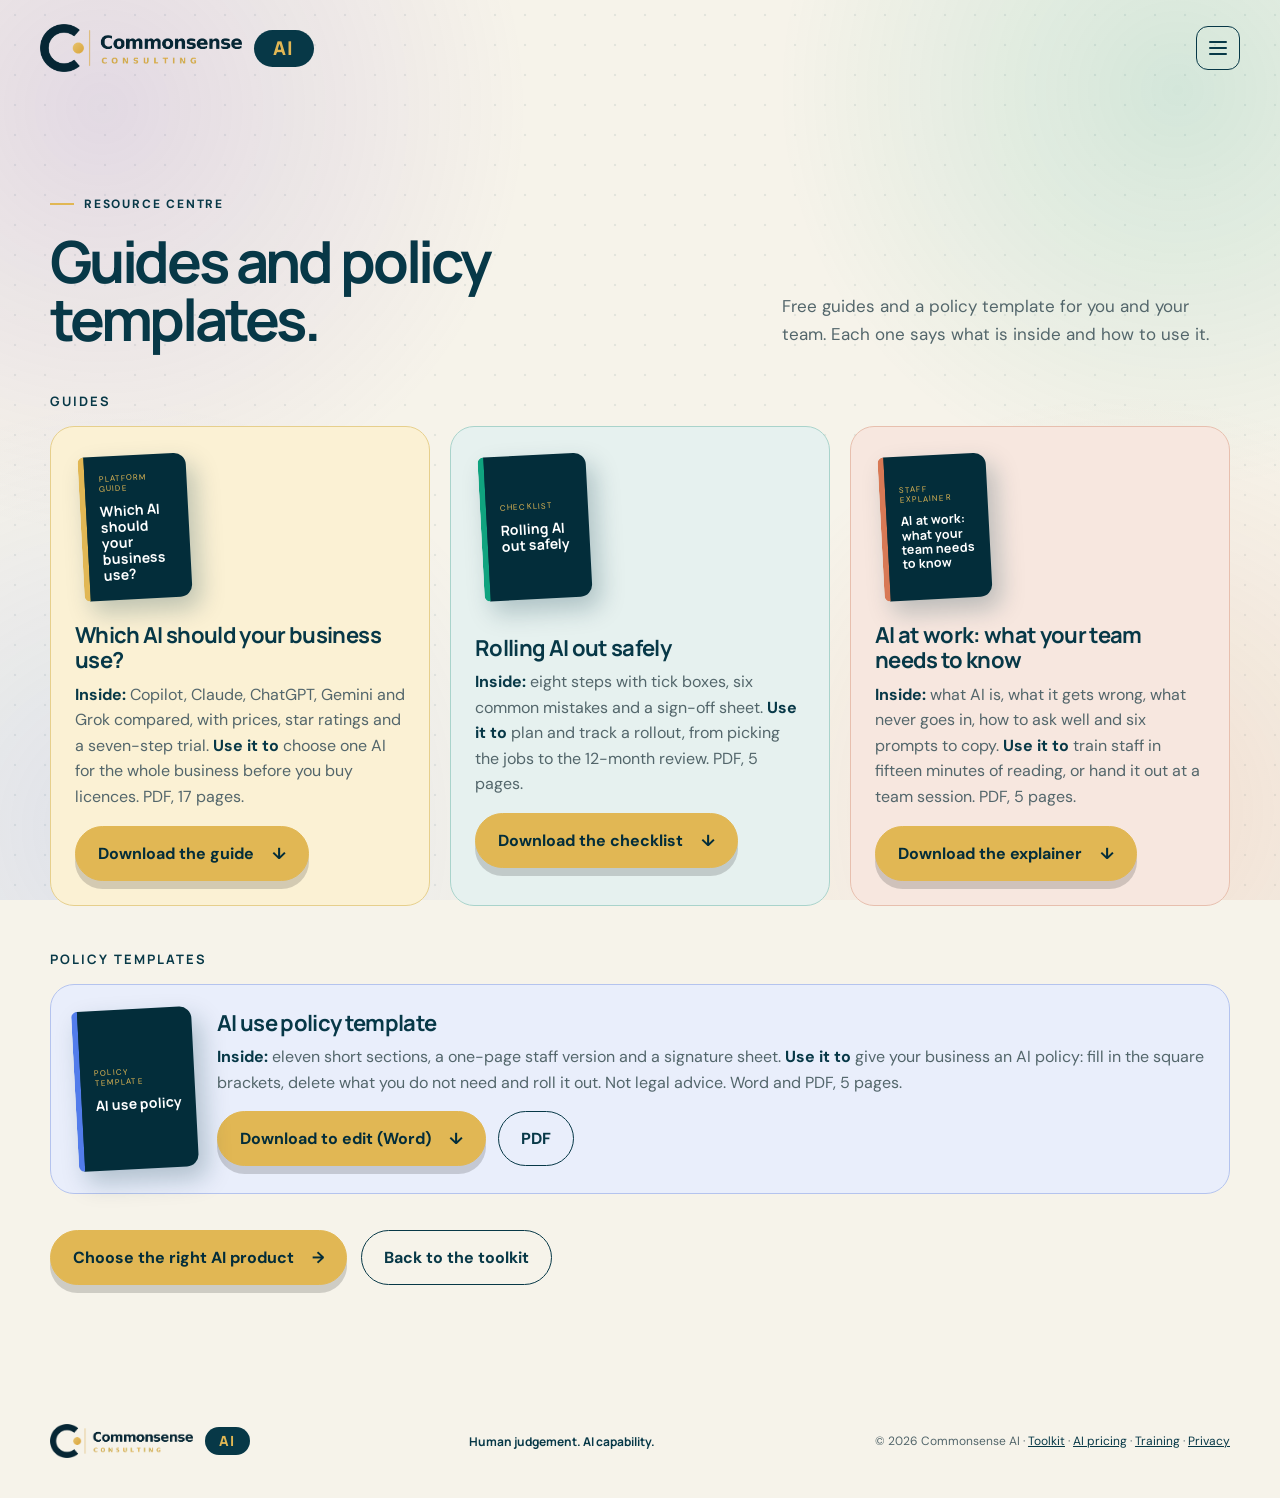
==== commit cbb12175: "Downloads: group into Guides and Policy templates with short what's-inside and how-to-use blurbs Co-" ====
--- a/downloads.html
+++ b/downloads.html
@@ -39,48 +39,45 @@
       <div class="portal-heading">
         <div>
           <p class="eyebrow"><span></span> Resource centre</p>
-          <h1 id="soon-title">Guides and downloads.</h1>
+          <h1 id="soon-title">Guides and policy templates.</h1>
         </div>
-        <p>Practical guides, checklists, policies and templates for you and your team. Everything here is free to download and share.</p>
+        <p>Free guides and a policy template for you and your team. Each one says what is inside and how to use it.</p>
       </div>
-      <div class="dl-list">
+      <h2 class="dl-group">Guides</h2>
+      <div class="dl-list dl-three">
         <article class="dl-guide">
           <div class="dl-cover" aria-hidden="true"><span>Platform guide</span><strong>Which AI should your business use?</strong></div>
           <div>
-            <span class="status-live">Available now</span>
-            <h2>Which AI should your business use?</h2>
-            <p>Our straight-talking guide to Copilot, Claude, ChatGPT, Gemini and Grok. Covers free versus paid AI, side-by-side prices, our star ratings, how to judge them, and a seven-step trial. PDF, 17 pages, October 2026.</p>
+            <h3>Which AI should your business use?</h3>
+            <p><b>Inside:</b> Copilot, Claude, ChatGPT, Gemini and Grok compared, with prices, star ratings and a seven-step trial. <b>Use it to</b> choose one AI for the whole business before you buy licences. PDF, 17 pages.</p>
             <a class="primary-button" href="assets/Which-AI-should-your-business-use.pdf" download>Download the guide <span aria-hidden="true">↓</span></a>
           </div>
         </article>
         <article class="dl-guide dl-b">
           <div class="dl-cover" aria-hidden="true"><span>Checklist</span><strong>Rolling AI out safely</strong></div>
           <div>
-            <span class="status-live">Available now</span>
-            <h2>Rolling AI out safely</h2>
-            <p>An eight-part checklist for getting AI into your business without a drama: pick the jobs, choose the tool, tidy your permissions, set the rules, run a pilot, train people and keep watching. Includes six ways it goes wrong and a sign-off sheet. PDF, 5 pages, October 2026.</p>
+            <h3>Rolling AI out safely</h3>
+            <p><b>Inside:</b> eight steps with tick boxes, six common mistakes and a sign-off sheet. <b>Use it to</b> plan and track a rollout, from picking the jobs to the 12-month review. PDF, 5 pages.</p>
             <a class="primary-button" href="assets/Rolling_AI_Out_Safely_Checklist.pdf" download>Download the checklist <span aria-hidden="true">↓</span></a>
-          </div>
-        </article>
-        <article class="dl-guide dl-c">
-          <div class="dl-cover" aria-hidden="true"><span>Policy template</span><strong>AI use policy</strong></div>
-          <div>
-            <span class="status-live">Available now</span>
-            <h2>AI use policy template</h2>
-            <p>A plain-English policy your staff will actually read. Covers approved tools, what can go into AI, checking the output, client information and what to do when something goes wrong, with a one-page staff version and a signature sheet. Replace the square brackets and make it yours. It is not legal advice. 5 pages, October 2026.</p>
-            <div class="dl-actions">
-              <a class="primary-button" href="assets/AI_Use_Policy_Template.docx" download>Download to edit (Word) <span aria-hidden="true">↓</span></a>
-              <a class="secondary-button" href="assets/AI_Use_Policy_Template.pdf" download>PDF</a>
-            </div>
           </div>
         </article>
         <article class="dl-guide dl-d">
           <div class="dl-cover" aria-hidden="true"><span>Staff explainer</span><strong>AI at work: what your team needs to know</strong></div>
           <div>
-            <span class="status-live">Available now</span>
-            <h2>AI at work: what your team needs to know</h2>
-            <p>Fifteen minutes of reading for your staff, with no jargon. What AI is, what it is good and bad at, what never goes in, how to ask well, six prompts to copy and how to check the answer. PDF, 5 pages, October 2026.</p>
+            <h3>AI at work: what your team needs to know</h3>
+            <p><b>Inside:</b> what AI is, what it gets wrong, what never goes in, how to ask well and six prompts to copy. <b>Use it to</b> train staff in fifteen minutes of reading, or hand it out at a team session. PDF, 5 pages.</p>
             <a class="primary-button" href="assets/AI_At_Work_Staff_Explainer.pdf" download>Download the explainer <span aria-hidden="true">↓</span></a>
+          </div>
+        </article>
+      </div>
+      <h2 class="dl-group">Policy templates</h2>
+      <div class="dl-list dl-one">
+        <article class="dl-guide dl-c">
+          <div class="dl-cover" aria-hidden="true"><span>Policy template</span><strong>AI use policy</strong></div>
+          <div>
+            <h3>AI use policy template</h3>
+            <p><b>Inside:</b> eleven short sections, a one-page staff version and a signature sheet. <b>Use it to</b> give your business an AI policy: fill in the square brackets, delete what you do not need and roll it out. Not legal advice. Word and PDF, 5 pages.</p>
+            <div class="dl-actions"><a class="primary-button" href="assets/AI_Use_Policy_Template.docx" download>Download to edit (Word) <span aria-hidden="true">↓</span></a><a class="secondary-button" href="assets/AI_Use_Policy_Template.pdf" download>PDF</a></div>
           </div>
         </article>
       </div>
--- a/styles.css
+++ b/styles.css
@@ -678,3 +678,21 @@
   .dl-list .dl-cover strong { font-size: 14px; }
   .dl-list .dl-d .dl-cover strong { font-size: 12.5px; }
 }
+.dl-group { margin: 44px 0 0; font-family: Manrope, sans-serif; font-size: 13px; letter-spacing: .16em; text-transform: uppercase; color: var(--ink); }
+.dl-group + .dl-list { margin-top: 16px; }
+.dl-guide h3 { margin: 0 0 8px; font-family: Manrope, sans-serif; font-size: 22px; letter-spacing: -.03em; line-height: 1.15; }
+.dl-guide p b { color: var(--ink); }
+.dl-guide p { margin-bottom: 16px; }
+@media (min-width: 1100px) {
+  .dl-list.dl-three { grid-template-columns: repeat(3, 1fr); }
+  .dl-list.dl-three .dl-guide { grid-template-columns: 1fr; align-content: start; gap: 18px; }
+  .dl-list.dl-three .dl-cover { width: 108px; margin: 4px 0 6px 6px; }
+  .dl-list.dl-one { grid-template-columns: 1fr; }
+  .dl-list.dl-one .dl-guide { grid-template-columns: 120px minmax(0, 1fr); }
+}
+@media (min-width: 1100px) {
+  .dl-list.dl-three .dl-guide { grid-template-rows: auto 1fr; }
+  .dl-list.dl-three .dl-guide > div:last-child { display: flex; flex-direction: column; }
+  .dl-list.dl-three .dl-guide > div:last-child p { flex: 1; }
+  .dl-list.dl-three .dl-guide .primary-button { align-self: flex-start; }
+}
